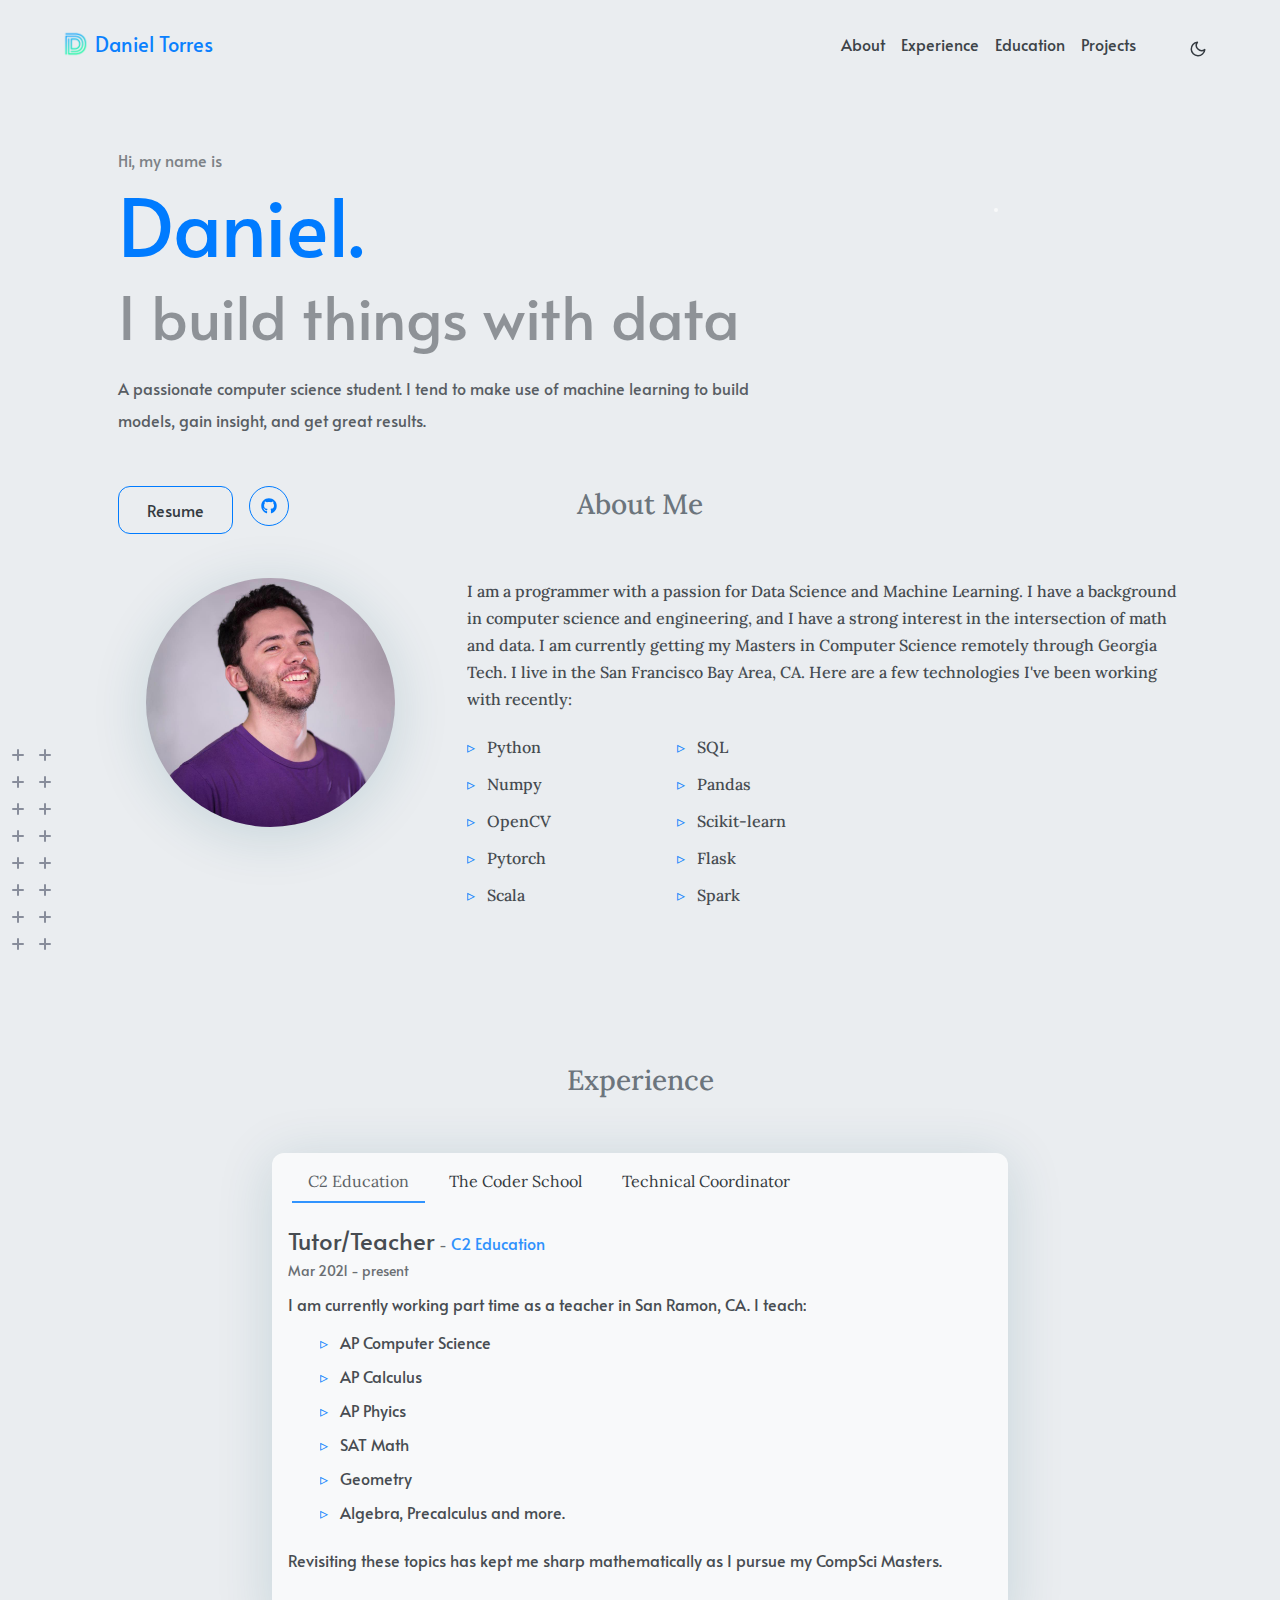
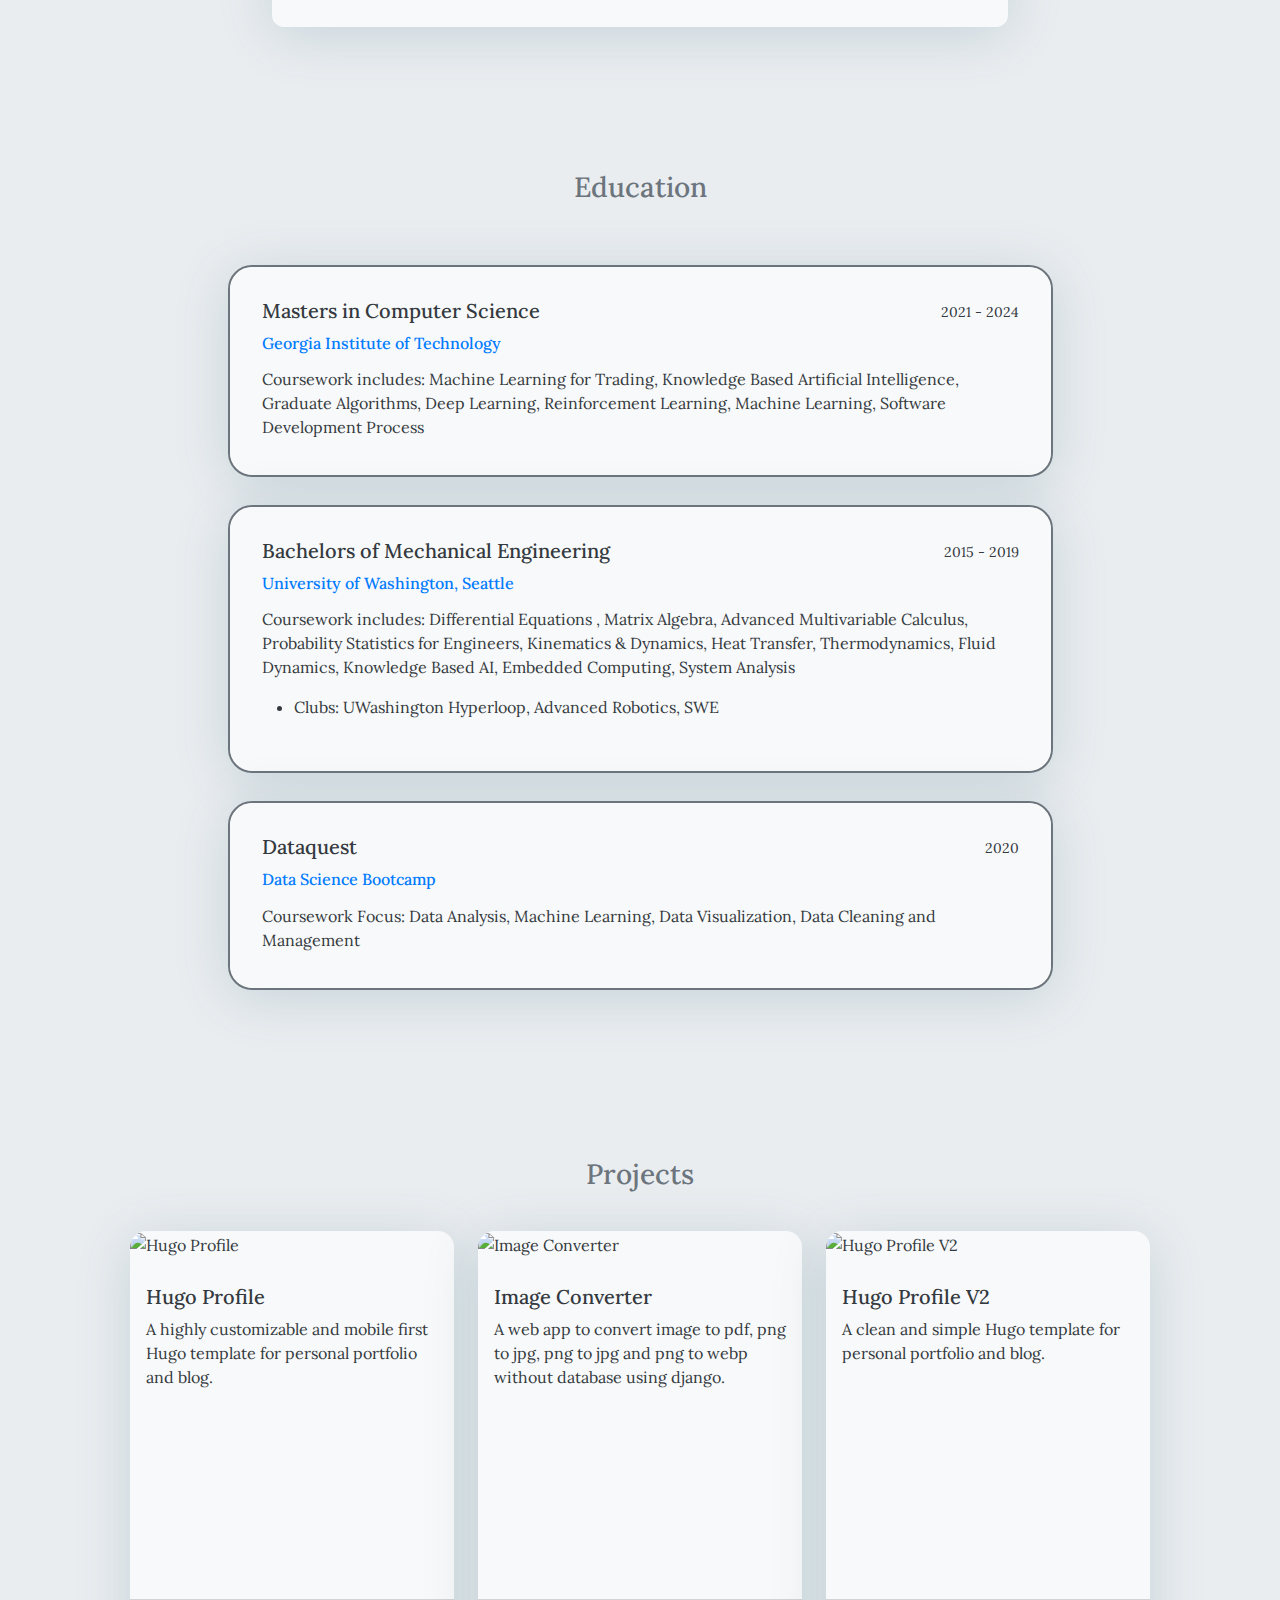
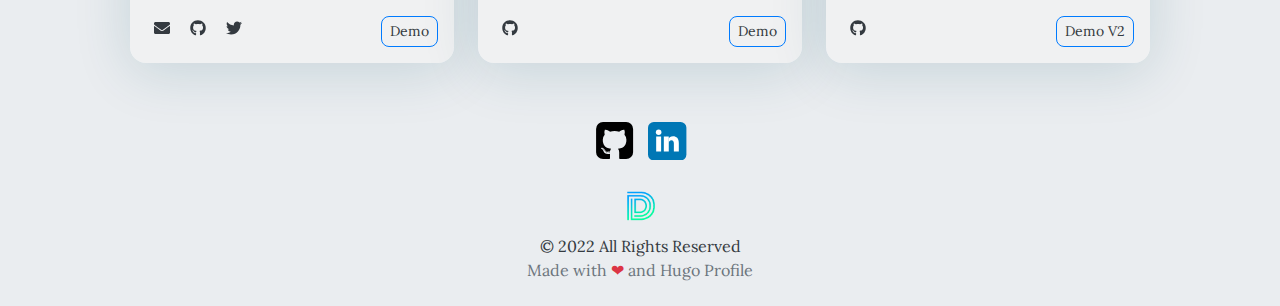
==== index.html @ bfca96c7 "lets go" ====
<!DOCTYPE html>
<html>

<head>
	<meta name="generator" content="Hugo 0.99.1" /><meta charset="UTF-8">
<meta name="viewport" content="width=device-width, initial-scale=1.0">
<meta http-equiv="X-UA-Compatible" content="ie=edge">
<link rel="icon" href=/fav.png type="image/gif">


<link rel="preconnect" href="https://fonts.googleapis.com">
<link rel="preconnect" href="https://fonts.gstatic.com" crossorigin>
<link
    href="https://fonts.googleapis.com/css2?family=Alata&family=Lora:ital,wght@0,400;0,500;0,600;0,700;1,400;1,500;1,600;1,700&family=Roboto:ital,wght@0,100;0,300;0,400;0,500;0,700;0,900;1,100;1,300;1,400;1,500;1,700;1,900&display=swap"
    rel="stylesheet">


<link rel="stylesheet" href="/css/font.css" media="all">



<script type="application/javascript">
var doNotTrack = false;
if (!doNotTrack) {
	window.ga=window.ga||function(){(ga.q=ga.q||[]).push(arguments)};ga.l=+new Date;
	ga('create', 'G-DWJJVE27WD', 'auto');
	
	ga('send', 'pageview');
}
</script>
<script async src='https://www.google-analytics.com/analytics.js'></script>

<meta property="og:title" content="Hugo Profile" />
<meta property="og:description" content="Text about my cool site" />
<meta property="og:type" content="website" />
<meta property="og:url" content="https://danielrichardtorres.github.io/" /><meta property="og:site_name" content="Daniel Torres" />


<meta name="twitter:card" content="summary"/>
<meta name="twitter:title" content="Hugo Profile"/>
<meta name="twitter:description" content="Text about my cool site"/>



<link rel="stylesheet" href="/bootstrap-5/css/bootstrap.min.css" media="all">
<link rel="stylesheet" href="/css/header.css" media="all">
<link rel="stylesheet" href="/css/footer.css" media="all">


<link rel="stylesheet" href="/css/theme.css" media="all">




<style>
    :root {
        --text-color: #343a40;
        --text-secondary-color: #6c757d;
        --background-color: #eaedf0;
        --secondary-background-color: #64ffda1a;
        --primary-color: #007bff;
        --secondary-color: #f8f9fa;

         
        --text-color-dark: #e4e6eb;
        --text-secondary-color-dark: #b0b3b8;
        --background-color-dark: #18191a;
        --secondary-background-color-dark: #212529;
        --primary-color-dark: #ffffff;
        --secondary-color-dark: #212529;
    }
    body {
        font-size: 1rem;
        font-weight: 400;
        line-height: 1.5;
        text-align: left;
    }
</style>

<meta name="description" content=Text&#32;about&#32;my&#32;cool&#32;site>
<link rel="stylesheet" href="/css/index.css" media="all">
<link rel="stylesheet" href="/css/projects.css" media="all">


<script defer src="/fontawesome-5/all-5.15.4.js"></script>

  <title>
Hugo Profile

  </title>
</head>

<body class="light" onload="loading()">
  
  
  <script src="/bootstrap-5/js/bootstrap.bundle.js"></script>
<script>
    if (localStorage.getItem("pref-theme") === "dark") {
        document.body.classList.add('dark');
    } else if (localStorage.getItem("pref-theme") === "light") {
        document.body.classList.remove('dark')
    } else if (window.matchMedia('(prefers-color-scheme: dark)').matches) {
        document.body.classList.add('dark');
    }

</script>



<header>
    <nav class="pt-3 navbar navbar-expand-lg">
        <div class="container-fluid mx-xs-2 mx-sm-5 mx-md-5 mx-lg-5">
            
            <a class="navbar-brand primary-font text-wrap" href="/">
                
                <img src="/fav.png" width="30" height="30"
                    class="d-inline-block align-top">
                Daniel Torres
                
            </a>

            
            <button class="navbar-toggler" type="button" data-bs-toggle="collapse" data-bs-target="#navbarContent"
                aria-controls="navbarContent" aria-expanded="false" aria-label="Toggle navigation">
                <svg aria-hidden="true" height="24" viewBox="0 0 16 16" version="1.1" width="24" data-view-component="true">
                    <path fill-rule="evenodd" d="M1 2.75A.75.75 0 011.75 2h12.5a.75.75 0 110 1.5H1.75A.75.75 0 011 2.75zm0 5A.75.75 0 011.75 7h12.5a.75.75 0 110 1.5H1.75A.75.75 0 011 7.75zM1.75 12a.75.75 0 100 1.5h12.5a.75.75 0 100-1.5H1.75z"></path>
                </svg>
            </button>

            
            <div class="collapse navbar-collapse text-wrap primary-font" id="navbarContent">
                <ul class="navbar-nav ms-auto text-center">
                    
                    <li class="nav-item navbar-text">
                        <a class="nav-link" href="/#about" aria-label="about">About</a>
                    </li>
                    

                    
                    <li class="nav-item navbar-text">
                        <a class="nav-link" href="/#experience"
                            aria-label="experience">Experience</a>
                    </li>
                    

                    
                    <li class="nav-item navbar-text">
                        <a class="nav-link" href="/#education"
                            aria-label="education">Education</a>
                    </li>
                    

                    
                    <li class="nav-item navbar-text">
                        <a class="nav-link" href="/#projects"
                            aria-label="projects">Projects</a>
                    </li>
                    

                    

                    

                    
                    
                    
                    
                    <li class="nav-item navbar-text">
                        <a class="nav-link" href="" title="">
                            
                            
                        </a>
                    </li>
                    
                    
                    
                    
                    <li class="nav-item navbar-text">
                        <a class="nav-link" href="" title="">
                            
                            
                        </a>
                    </li>
                    
                    
                </ul>

                
                
                <div class="text-center">
                    <button id="theme-toggle">
                        <svg id="moon" xmlns="http://www.w3.org/2000/svg" width="24" height="24" viewBox="0 0 24 24" fill="none" stroke="currentColor" stroke-width="2" stroke-linecap="round" stroke-linejoin="round">
                            <path d="M21 12.79A9 9 0 1 1 11.21 3 7 7 0 0 0 21 12.79z"></path>
                        </svg>
                        <svg id="sun" xmlns="http://www.w3.org/2000/svg" width="24" height="24" viewBox="0 0 24 24" fill="none" stroke="currentColor" stroke-width="2" stroke-linecap="round" stroke-linejoin="round">
                            <circle cx="12" cy="12" r="5"></circle>
                            <line x1="12" y1="1" x2="12" y2="3"></line>
                            <line x1="12" y1="21" x2="12" y2="23"></line>
                            <line x1="4.22" y1="4.22" x2="5.64" y2="5.64"></line>
                            <line x1="18.36" y1="18.36" x2="19.78" y2="19.78"></line>
                            <line x1="1" y1="12" x2="3" y2="12"></line>
                            <line x1="21" y1="12" x2="23" y2="12"></line>
                            <line x1="4.22" y1="19.78" x2="5.64" y2="18.36"></line>
                            <line x1="18.36" y1="5.64" x2="19.78" y2="4.22"></line>
                        </svg>
                    </button>
                </div>
            
                
            </div>
        </div>
    </nav>
</header>
<div id="content">
<section id="hero" class="py-5 align-middle">
    <div class="container px-3 px-sm-5 px-md-5 px-lg-5 pt-lg-3">
        <div class="row">
            <div class="col-sm-12 col-md-12 col-lg-8 content" id="primary-font">
                <span class="subtitle">
                    Hi, my name is
                </span>
                <h2>
                    Daniel.
                </h2>
                <h3>
                    I build things with data
                </h3>
                <p class="hero-content">
                    A passionate computer science student. I tend to make use of machine learning to build models, gain insight, and get great results.
                </p>
                <div class="row">
                    <div class="col-auto h-100">
                        
                        <a href="https://drive.google.com/file/d/1v08ACeYr0-S9JF6AIpWe_djRTpM4sOgL/view?usp=sharing" class="btn" target ="_blank">
                            Resume
                        </a>
                        
                    </div>
                    <div class="col-auto px-0 h-100"><span id="loading-icons" style="display: none;">
    
    <span class="px-1">
        <a href="https://github.com/danielrichardtorres" target="_blank" class="btn social-icon">
            <i class="fab fa-github"></i>
        </a>
    </span>
    

    
</span></div>
                </div>
            </div>
            <div class="col-sm-12 col-md-12 col-lg-4">
                <div class="row justify-content-center">
                    <div class="col-sm-12 col-md-9 pt-5 image px-5 px-md-5 px-lg-0 text-center">
                        <img src="/images/hero.svg" 
                            class="img-thumbnail mx-auto" 
                            alt=""
                        >
                    </div>
                </div>
            </div>
        </div>
    </div>
    <div class="hero-bottom-svg d-md-block d-lg-block d-none">
        <svg xmlns="http://www.w3.org/2000/svg" width="201" height="201" viewBox="0 0 201 201">
            <g id="Group_1168" data-name="Group 1168" transform="translate(-384 -1392)">
                <rect id="Rectangle_2206" data-name="Rectangle 2206" width="12" height="2" rx="1"
                    transform="translate(391 1392) rotate(90)" fill="#282f49" />
                <rect id="Rectangle_2271" data-name="Rectangle 2271" width="12" height="2" rx="1"
                    transform="translate(391 1500) rotate(90)" fill="#282f49" />
                <rect id="Rectangle_2238" data-name="Rectangle 2238" width="12" height="2" rx="1"
                    transform="translate(391 1446) rotate(90)" fill="#282f49" />
                <rect id="Rectangle_2278" data-name="Rectangle 2278" width="12" height="2" rx="1"
                    transform="translate(391 1554) rotate(90)" fill="#282f49" />
                <rect id="Rectangle_2222" data-name="Rectangle 2222" width="12" height="2" rx="1"
                    transform="translate(391 1419) rotate(90)" fill="#282f49" />
                <rect id="Rectangle_2272" data-name="Rectangle 2272" width="12" height="2" rx="1"
                    transform="translate(391 1527) rotate(90)" fill="#282f49" />
                <rect id="Rectangle_2241" data-name="Rectangle 2241" width="12" height="2" rx="1"
                    transform="translate(391 1473) rotate(90)" fill="#282f49" />
                <rect id="Rectangle_2288" data-name="Rectangle 2288" width="12" height="2" rx="1"
                    transform="translate(391 1581) rotate(90)" fill="#282f49" />
                <rect id="Rectangle_2214" data-name="Rectangle 2214" width="12" height="2" rx="1"
                    transform="translate(499 1392) rotate(90)" fill="#282f49" />
                <rect id="Rectangle_2289" data-name="Rectangle 2289" width="12" height="2" rx="1"
                    transform="translate(499 1500) rotate(90)" fill="#282f49" />
                <rect id="Rectangle_2256" data-name="Rectangle 2256" width="12" height="2" rx="1"
                    transform="translate(499 1446) rotate(90)" fill="#282f49" />
                <rect id="Rectangle_2290" data-name="Rectangle 2290" width="12" height="2" rx="1"
                    transform="translate(499 1554) rotate(90)" fill="#282f49" />
                <rect id="Rectangle_2231" data-name="Rectangle 2231" width="12" height="2" rx="1"
                    transform="translate(499 1419) rotate(90)" fill="#282f49" />
                <rect id="Rectangle_2291" data-name="Rectangle 2291" width="12" height="2" rx="1"
                    transform="translate(499 1527) rotate(90)" fill="#282f49" />
                <rect id="Rectangle_2257" data-name="Rectangle 2257" width="12" height="2" rx="1"
                    transform="translate(499 1473) rotate(90)" fill="#282f49" />
                <rect id="Rectangle_2292" data-name="Rectangle 2292" width="12" height="2" rx="1"
                    transform="translate(499 1581) rotate(90)" fill="#282f49" />
                <rect id="Rectangle_2210" data-name="Rectangle 2210" width="12" height="2" rx="1"
                    transform="translate(445 1392) rotate(90)" fill="#282f49" />
                <rect id="Rectangle_2279" data-name="Rectangle 2279" width="12" height="2" rx="1"
                    transform="translate(445 1500) rotate(90)" fill="#282f49" />
                <rect id="Rectangle_2248" data-name="Rectangle 2248" width="12" height="2" rx="1"
                    transform="translate(445 1446) rotate(90)" fill="#282f49" />
                <rect id="Rectangle_2280" data-name="Rectangle 2280" width="12" height="2" rx="1"
                    transform="translate(445 1554) rotate(90)" fill="#282f49" />
                <rect id="Rectangle_2226" data-name="Rectangle 2226" width="12" height="2" rx="1"
                    transform="translate(445 1419) rotate(90)" fill="#282f49" />
                <rect id="Rectangle_2281" data-name="Rectangle 2281" width="12" height="2" rx="1"
                    transform="translate(445 1527) rotate(90)" fill="#282f49" />
                <rect id="Rectangle_2249" data-name="Rectangle 2249" width="12" height="2" rx="1"
                    transform="translate(445 1473) rotate(90)" fill="#282f49" />
                <rect id="Rectangle_2293" data-name="Rectangle 2293" width="12" height="2" rx="1"
                    transform="translate(445 1581) rotate(90)" fill="#282f49" />
                <rect id="Rectangle_2219" data-name="Rectangle 2219" width="12" height="2" rx="1"
                    transform="translate(553 1392) rotate(90)" fill="#282f49" />
                <rect id="Rectangle_2310" data-name="Rectangle 2310" width="12" height="2" rx="1"
                    transform="translate(553 1500) rotate(90)" fill="#282f49" />
                <rect id="Rectangle_2262" data-name="Rectangle 2262" width="12" height="2" rx="1"
                    transform="translate(553 1446) rotate(90)" fill="#282f49" />
                <rect id="Rectangle_2311" data-name="Rectangle 2311" width="12" height="2" rx="1"
                    transform="translate(553 1554) rotate(90)" fill="#282f49" />
                <rect id="Rectangle_2232" data-name="Rectangle 2232" width="12" height="2" rx="1"
                    transform="translate(553 1419) rotate(90)" fill="#282f49" />
                <rect id="Rectangle_2312" data-name="Rectangle 2312" width="12" height="2" rx="1"
                    transform="translate(553 1527) rotate(90)" fill="#282f49" />
                <rect id="Rectangle_2263" data-name="Rectangle 2263" width="12" height="2" rx="1"
                    transform="translate(553 1473) rotate(90)" fill="#282f49" />
                <rect id="Rectangle_2313" data-name="Rectangle 2313" width="12" height="2" rx="1"
                    transform="translate(553 1581) rotate(90)" fill="#282f49" />
                <rect id="Rectangle_2209" data-name="Rectangle 2209" width="12" height="2" rx="1"
                    transform="translate(418 1392) rotate(90)" fill="#282f49" />
                <rect id="Rectangle_2273" data-name="Rectangle 2273" width="12" height="2" rx="1"
                    transform="translate(418 1500) rotate(90)" fill="#282f49" />
                <rect id="Rectangle_2242" data-name="Rectangle 2242" width="12" height="2" rx="1"
                    transform="translate(418 1446) rotate(90)" fill="#282f49" />
                <rect id="Rectangle_2282" data-name="Rectangle 2282" width="12" height="2" rx="1"
                    transform="translate(418 1554) rotate(90)" fill="#282f49" />
                <rect id="Rectangle_2223" data-name="Rectangle 2223" width="12" height="2" rx="1"
                    transform="translate(418 1419) rotate(90)" fill="#282f49" />
                <rect id="Rectangle_2274" data-name="Rectangle 2274" width="12" height="2" rx="1"
                    transform="translate(418 1527) rotate(90)" fill="#282f49" />
                <rect id="Rectangle_2243" data-name="Rectangle 2243" width="12" height="2" rx="1"
                    transform="translate(418 1473) rotate(90)" fill="#282f49" />
                <rect id="Rectangle_2294" data-name="Rectangle 2294" width="12" height="2" rx="1"
                    transform="translate(418 1581) rotate(90)" fill="#282f49" />
                <rect id="Rectangle_2217" data-name="Rectangle 2217" width="12" height="2" rx="1"
                    transform="translate(526 1392) rotate(90)" fill="#282f49" />
                <rect id="Rectangle_2314" data-name="Rectangle 2314" width="12" height="2" rx="1"
                    transform="translate(526 1500) rotate(90)" fill="#282f49" />
                <rect id="Rectangle_2258" data-name="Rectangle 2258" width="12" height="2" rx="1"
                    transform="translate(526 1446) rotate(90)" fill="#282f49" />
                <rect id="Rectangle_2315" data-name="Rectangle 2315" width="12" height="2" rx="1"
                    transform="translate(526 1554) rotate(90)" fill="#282f49" />
                <rect id="Rectangle_2233" data-name="Rectangle 2233" width="12" height="2" rx="1"
                    transform="translate(526 1419) rotate(90)" fill="#282f49" />
                <rect id="Rectangle_2316" data-name="Rectangle 2316" width="12" height="2" rx="1"
                    transform="translate(526 1527) rotate(90)" fill="#282f49" />
                <rect id="Rectangle_2259" data-name="Rectangle 2259" width="12" height="2" rx="1"
                    transform="translate(526 1473) rotate(90)" fill="#282f49" />
                <rect id="Rectangle_2317" data-name="Rectangle 2317" width="12" height="2" rx="1"
                    transform="translate(526 1581) rotate(90)" fill="#282f49" />
                <rect id="Rectangle_2211" data-name="Rectangle 2211" width="12" height="2" rx="1"
                    transform="translate(472 1392) rotate(90)" fill="#282f49" />
                <rect id="Rectangle_2295" data-name="Rectangle 2295" width="12" height="2" rx="1"
                    transform="translate(472 1500) rotate(90)" fill="#282f49" />
                <rect id="Rectangle_2250" data-name="Rectangle 2250" width="12" height="2" rx="1"
                    transform="translate(472 1446) rotate(90)" fill="#282f49" />
                <rect id="Rectangle_2296" data-name="Rectangle 2296" width="12" height="2" rx="1"
                    transform="translate(472 1554) rotate(90)" fill="#282f49" />
                <rect id="Rectangle_2227" data-name="Rectangle 2227" width="12" height="2" rx="1"
                    transform="translate(472 1419) rotate(90)" fill="#282f49" />
                <rect id="Rectangle_2297" data-name="Rectangle 2297" width="12" height="2" rx="1"
                    transform="translate(472 1527) rotate(90)" fill="#282f49" />
                <rect id="Rectangle_2251" data-name="Rectangle 2251" width="12" height="2" rx="1"
                    transform="translate(472 1473) rotate(90)" fill="#282f49" />
                <rect id="Rectangle_2298" data-name="Rectangle 2298" width="12" height="2" rx="1"
                    transform="translate(472 1581) rotate(90)" fill="#282f49" />
                <rect id="Rectangle_2221" data-name="Rectangle 2221" width="12" height="2" rx="1"
                    transform="translate(580 1392) rotate(90)" fill="#282f49" />
                <rect id="Rectangle_2318" data-name="Rectangle 2318" width="12" height="2" rx="1"
                    transform="translate(580 1500) rotate(90)" fill="#282f49" />
                <rect id="Rectangle_2264" data-name="Rectangle 2264" width="12" height="2" rx="1"
                    transform="translate(580 1446) rotate(90)" fill="#282f49" />
                <rect id="Rectangle_2319" data-name="Rectangle 2319" width="12" height="2" rx="1"
                    transform="translate(580 1554) rotate(90)" fill="#282f49" />
                <rect id="Rectangle_2236" data-name="Rectangle 2236" width="12" height="2" rx="1"
                    transform="translate(580 1419) rotate(90)" fill="#282f49" />
                <rect id="Rectangle_2320" data-name="Rectangle 2320" width="12" height="2" rx="1"
                    transform="translate(580 1527) rotate(90)" fill="#282f49" />
                <rect id="Rectangle_2265" data-name="Rectangle 2265" width="12" height="2" rx="1"
                    transform="translate(580 1473) rotate(90)" fill="#282f49" />
                <rect id="Rectangle_2321" data-name="Rectangle 2321" width="12" height="2" rx="1"
                    transform="translate(580 1581) rotate(90)" fill="#282f49" />
                <rect id="Rectangle_2207" data-name="Rectangle 2207" width="12" height="2" rx="1"
                    transform="translate(396 1399) rotate(-180)" fill="#282f49" />
                <rect id="Rectangle_2270" data-name="Rectangle 2270" width="12" height="2" rx="1"
                    transform="translate(396 1507) rotate(-180)" fill="#282f49" />
                <rect id="Rectangle_2239" data-name="Rectangle 2239" width="12" height="2" rx="1"
                    transform="translate(396 1453) rotate(-180)" fill="#282f49" />
                <rect id="Rectangle_2283" data-name="Rectangle 2283" width="12" height="2" rx="1"
                    transform="translate(396 1561) rotate(-180)" fill="#282f49" />
                <rect id="Rectangle_2224" data-name="Rectangle 2224" width="12" height="2" rx="1"
                    transform="translate(396 1426) rotate(-180)" fill="#282f49" />
                <rect id="Rectangle_2275" data-name="Rectangle 2275" width="12" height="2" rx="1"
                    transform="translate(396 1534) rotate(-180)" fill="#282f49" />
                <rect id="Rectangle_2244" data-name="Rectangle 2244" width="12" height="2" rx="1"
                    transform="translate(396 1480) rotate(-180)" fill="#282f49" />
                <rect id="Rectangle_2299" data-name="Rectangle 2299" width="12" height="2" rx="1"
                    transform="translate(396 1588) rotate(-180)" fill="#282f49" />
                <rect id="Rectangle_2215" data-name="Rectangle 2215" width="12" height="2" rx="1"
                    transform="translate(504 1399) rotate(-180)" fill="#282f49" />
                <rect id="Rectangle_2300" data-name="Rectangle 2300" width="12" height="2" rx="1"
                    transform="translate(504 1507) rotate(-180)" fill="#282f49" />
                <rect id="Rectangle_2252" data-name="Rectangle 2252" width="12" height="2" rx="1"
                    transform="translate(504 1453) rotate(-180)" fill="#282f49" />
                <rect id="Rectangle_2301" data-name="Rectangle 2301" width="12" height="2" rx="1"
                    transform="translate(504 1561) rotate(-180)" fill="#282f49" />
                <rect id="Rectangle_2228" data-name="Rectangle 2228" width="12" height="2" rx="1"
                    transform="translate(504 1426) rotate(-180)" fill="#282f49" />
                <rect id="Rectangle_2302" data-name="Rectangle 2302" width="12" height="2" rx="1"
                    transform="translate(504 1534) rotate(-180)" fill="#282f49" />
                <rect id="Rectangle_2253" data-name="Rectangle 2253" width="12" height="2" rx="1"
                    transform="translate(504 1480) rotate(-180)" fill="#282f49" />
                <rect id="Rectangle_2303" data-name="Rectangle 2303" width="12" height="2" rx="1"
                    transform="translate(504 1588) rotate(-180)" fill="#282f49" />
                <rect id="Rectangle_2212" data-name="Rectangle 2212" width="12" height="2" rx="1"
                    transform="translate(450 1399) rotate(-180)" fill="#282f49" />
                <rect id="Rectangle_2284" data-name="Rectangle 2284" width="12" height="2" rx="1"
                    transform="translate(450 1507) rotate(-180)" fill="#282f49" />
                <rect id="Rectangle_2245" data-name="Rectangle 2245" width="12" height="2" rx="1"
                    transform="translate(450 1453) rotate(-180)" fill="#282f49" />
                <rect id="Rectangle_2285" data-name="Rectangle 2285" width="12" height="2" rx="1"
                    transform="translate(450 1561) rotate(-180)" fill="#282f49" />
                <rect id="Rectangle_2229" data-name="Rectangle 2229" width="12" height="2" rx="1"
                    transform="translate(450 1426) rotate(-180)" fill="#282f49" />
                <rect id="Rectangle_2286" data-name="Rectangle 2286" width="12" height="2" rx="1"
                    transform="translate(450 1534) rotate(-180)" fill="#282f49" />
                <rect id="Rectangle_2246" data-name="Rectangle 2246" width="12" height="2" rx="1"
                    transform="translate(450 1480) rotate(-180)" fill="#282f49" />
                <rect id="Rectangle_2304" data-name="Rectangle 2304" width="12" height="2" rx="1"
                    transform="translate(450 1588) rotate(-180)" fill="#282f49" />
                <rect id="Rectangle_2218" data-name="Rectangle 2218" width="12" height="2" rx="1"
                    transform="translate(558 1399) rotate(-180)" fill="#282f49" />
                <rect id="Rectangle_2322" data-name="Rectangle 2322" width="12" height="2" rx="1"
                    transform="translate(558 1507) rotate(-180)" fill="#282f49" />
                <rect id="Rectangle_2266" data-name="Rectangle 2266" width="12" height="2" rx="1"
                    transform="translate(558 1453) rotate(-180)" fill="#282f49" />
                <rect id="Rectangle_2323" data-name="Rectangle 2323" width="12" height="2" rx="1"
                    transform="translate(558 1561) rotate(-180)" fill="#282f49" />
                <rect id="Rectangle_2234" data-name="Rectangle 2234" width="12" height="2" rx="1"
                    transform="translate(558 1426) rotate(-180)" fill="#282f49" />
                <rect id="Rectangle_2324" data-name="Rectangle 2324" width="12" height="2" rx="1"
                    transform="translate(558 1534) rotate(-180)" fill="#282f49" />
                <rect id="Rectangle_2267" data-name="Rectangle 2267" width="12" height="2" rx="1"
                    transform="translate(558 1480) rotate(-180)" fill="#282f49" />
                <rect id="Rectangle_2325" data-name="Rectangle 2325" width="12" height="2" rx="1"
                    transform="translate(558 1588) rotate(-180)" fill="#282f49" />
                <rect id="Rectangle_2208" data-name="Rectangle 2208" width="12" height="2" rx="1"
                    transform="translate(423 1399) rotate(-180)" fill="#282f49" />
                <rect id="Rectangle_2276" data-name="Rectangle 2276" width="12" height="2" rx="1"
                    transform="translate(423 1507) rotate(-180)" fill="#282f49" />
                <rect id="Rectangle_2240" data-name="Rectangle 2240" width="12" height="2" rx="1"
                    transform="translate(423 1453) rotate(-180)" fill="#282f49" />
                <rect id="Rectangle_2287" data-name="Rectangle 2287" width="12" height="2" rx="1"
                    transform="translate(423 1561) rotate(-180)" fill="#282f49" />
                <rect id="Rectangle_2225" data-name="Rectangle 2225" width="12" height="2" rx="1"
                    transform="translate(423 1426) rotate(-180)" fill="#282f49" />
                <rect id="Rectangle_2277" data-name="Rectangle 2277" width="12" height="2" rx="1"
                    transform="translate(423 1534) rotate(-180)" fill="#282f49" />
                <rect id="Rectangle_2247" data-name="Rectangle 2247" width="12" height="2" rx="1"
                    transform="translate(423 1480) rotate(-180)" fill="#282f49" />
                <rect id="Rectangle_2305" data-name="Rectangle 2305" width="12" height="2" rx="1"
                    transform="translate(423 1588) rotate(-180)" fill="#282f49" />
                <rect id="Rectangle_2216" data-name="Rectangle 2216" width="12" height="2" rx="1"
                    transform="translate(531 1399) rotate(-180)" fill="#282f49" />
                <rect id="Rectangle_2326" data-name="Rectangle 2326" width="12" height="2" rx="1"
                    transform="translate(531 1507) rotate(-180)" fill="#282f49" />
                <rect id="Rectangle_2260" data-name="Rectangle 2260" width="12" height="2" rx="1"
                    transform="translate(531 1453) rotate(-180)" fill="#282f49" />
                <rect id="Rectangle_2327" data-name="Rectangle 2327" width="12" height="2" rx="1"
                    transform="translate(531 1561) rotate(-180)" fill="#282f49" />
                <rect id="Rectangle_2235" data-name="Rectangle 2235" width="12" height="2" rx="1"
                    transform="translate(531 1426) rotate(-180)" fill="#282f49" />
                <rect id="Rectangle_2328" data-name="Rectangle 2328" width="12" height="2" rx="1"
                    transform="translate(531 1534) rotate(-180)" fill="#282f49" />
                <rect id="Rectangle_2261" data-name="Rectangle 2261" width="12" height="2" rx="1"
                    transform="translate(531 1480) rotate(-180)" fill="#282f49" />
                <rect id="Rectangle_2329" data-name="Rectangle 2329" width="12" height="2" rx="1"
                    transform="translate(531 1588) rotate(-180)" fill="#282f49" />
                <rect id="Rectangle_2213" data-name="Rectangle 2213" width="12" height="2" rx="1"
                    transform="translate(477 1399) rotate(-180)" fill="#282f49" />
                <rect id="Rectangle_2306" data-name="Rectangle 2306" width="12" height="2" rx="1"
                    transform="translate(477 1507) rotate(-180)" fill="#282f49" />
                <rect id="Rectangle_2254" data-name="Rectangle 2254" width="12" height="2" rx="1"
                    transform="translate(477 1453) rotate(-180)" fill="#282f49" />
                <rect id="Rectangle_2307" data-name="Rectangle 2307" width="12" height="2" rx="1"
                    transform="translate(477 1561) rotate(-180)" fill="#282f49" />
                <rect id="Rectangle_2230" data-name="Rectangle 2230" width="12" height="2" rx="1"
                    transform="translate(477 1426) rotate(-180)" fill="#282f49" />
                <rect id="Rectangle_2308" data-name="Rectangle 2308" width="12" height="2" rx="1"
                    transform="translate(477 1534) rotate(-180)" fill="#282f49" />
                <rect id="Rectangle_2255" data-name="Rectangle 2255" width="12" height="2" rx="1"
                    transform="translate(477 1480) rotate(-180)" fill="#282f49" />
                <rect id="Rectangle_2309" data-name="Rectangle 2309" width="12" height="2" rx="1"
                    transform="translate(477 1588) rotate(-180)" fill="#282f49" />
                <rect id="Rectangle_2220" data-name="Rectangle 2220" width="12" height="2" rx="1"
                    transform="translate(585 1399) rotate(-180)" fill="#282f49" />
                <rect id="Rectangle_2330" data-name="Rectangle 2330" width="12" height="2" rx="1"
                    transform="translate(585 1507) rotate(-180)" fill="#282f49" />
                <rect id="Rectangle_2268" data-name="Rectangle 2268" width="12" height="2" rx="1"
                    transform="translate(585 1453) rotate(-180)" fill="#282f49" />
                <rect id="Rectangle_2331" data-name="Rectangle 2331" width="12" height="2" rx="1"
                    transform="translate(585 1561) rotate(-180)" fill="#282f49" />
                <rect id="Rectangle_2237" data-name="Rectangle 2237" width="12" height="2" rx="1"
                    transform="translate(585 1426) rotate(-180)" fill="#282f49" />
                <rect id="Rectangle_2332" data-name="Rectangle 2332" width="12" height="2" rx="1"
                    transform="translate(585 1534) rotate(-180)" fill="#282f49" />
                <rect id="Rectangle_2269" data-name="Rectangle 2269" width="12" height="2" rx="1"
                    transform="translate(585 1480) rotate(-180)" fill="#282f49" />
                <rect id="Rectangle_2333" data-name="Rectangle 2333" width="12" height="2" rx="1"
                    transform="translate(585 1588) rotate(-180)" fill="#282f49" />
            </g>
        </svg>
    </div>
</section>

<section id="about" class="py-0 py-sm-5">
    <div class="container bg-transparent">
        <h3 class="text-center bg-transparent">About Me</h3>
        <div class="bg-transparent row justify-content-center px-3 py-5">
            
            <div class="col-sm-12 col-md-8 col-lg-4 mb-5 mb-sm-0 mb-md-5 mb-lg-0 d-none d-sm-none d-md-block">
                <div class="image d-flex px-5">
                    <img src="/images/me.jpg" class="img-thumbnail mx-auto rounded-circle" alt="">
                </div>
            </div>
            
            <div class="col-sm-12 col-md-12 col-lg-8 content">
                I am a programmer with a passion for Data Science and Machine Learning. I have a background in computer science and engineering, and I have a strong interest in the intersection of math and data. I am currently getting my Masters in Computer Science remotely through Georgia Tech. I live in the San Francisco Bay Area, CA.

                
                Here are a few technologies I&#39;ve been working with recently:
                <ul>
                    
                    <li>Python</li>
                    
                    <li>SQL</li>
                    
                    <li>Numpy</li>
                    
                    <li>Pandas</li>
                    
                    <li>OpenCV</li>
                    
                    <li>Scikit-learn</li>
                    
                    <li>Pytorch</li>
                    
                    <li>Flask</li>
                    
                    <li>Scala</li>
                    
                    <li>Spark</li>
                    
                </ul>
                
            </div>
        </div>
    </div>
</section>

<section id="experience" class="py-5">
    <div class="container">
        <h3 class="text-center">Experience</h3>
        <div class="row justify-content-center">
            <div class="col-sm-12 col-md-8 col-lg-8 py-5">
                <div class="experience-container px-3 pt-2">
                    <ul class="nav nav-pills mb-3 bg-transparent" id="pills-tab" role="tablist">
                        
                        
                        <li class="nav-item px-1 bg-transparent" role="presentation">
                            <div 
                                class="nav-link active bg-transparent" 
                                aria-selected="true" 
                                type="button"
                                role="tab" 
                                data-bs-toggle="pill"
                                id='C2-Education-Mar-2021---present-tab'
                                data-bs-target='#pills-C2-Education-Mar-2021---present'
                                aria-controls='C2-Education-Mar-2021---present' 
                            >
                                C2 Education
                            </div>
                        </li>
                        
                        
                        
                        <li class="nav-item px-1 bg-transparent" role="presentation">
                            <div 
                                class="nav-link bg-transparent" 
                                aria-selected="true" 
                                type="button"
                                role="tab" 
                                data-bs-toggle="pill"
                                id='The-Coder-School-mar-2020----aug-2020-tab'
                                data-bs-target='#pills-The-Coder-School-mar-2020----aug-2020' 
                                aria-controls='The-Coder-School-mar-2020----aug-2020'
                            >
                                The Coder School
                            </div>
                        </li>
                        
                        
                        
                        <li class="nav-item px-1 bg-transparent" role="presentation">
                            <div 
                                class="nav-link bg-transparent" 
                                aria-selected="true" 
                                type="button"
                                role="tab" 
                                data-bs-toggle="pill"
                                id='Technical-Coordinator-2020-tab'
                                data-bs-target='#pills-Technical-Coordinator-2020' 
                                aria-controls='Technical-Coordinator-2020'
                            >
                                Technical Coordinator
                            </div>
                        </li>
                        
                        
                    </ul>
                    <div class="tab-content pb-5 pt-2 bg-transparent primary-font" id="pills-tabContent">
                        
                        
                        <div 
                            class="tab-pane fade show active bg-transparent" 
                            role="tabpanel"
                            id='pills-C2-Education-Mar-2021---present'
                            aria-labelledby='pills-C2-Education-Mar-2021---present-tab'
                        >
                            <div>
                                <span class="h4">Tutor/Teacher</span>
                                <small>-</small>
                                <a href="" target="_blank">C2 Education</a>
                                <div class="pb-1">
                                    <small>Mar 2021 - present</small>
                                    
                                </div>

                                
                            </div>

                            <p>I am currently working part time as a teacher in San Ramon, CA. I teach:</p>
<ul>
<li>AP Computer Science</li>
<li>AP Calculus</li>
<li>AP Phyics</li>
<li>SAT Math</li>
<li>Geometry</li>
<li>Algebra, Precalculus and more.</li>
</ul>
<p>Revisiting these topics has kept me sharp mathematically as I pursue my CompSci Masters.</p>

                        </div>
                        
                        
                        
                        <div 
                            class="tab-pane fade bg-transparent" 
                            role="tabpanel"
                            id='pills-The-Coder-School-mar-2020----aug-2020'
                            aria-labelledby='pills-The-Coder-School-mar-2020----aug-2020-tab'
                        >
                            <div>
                                <span class="h4">Code Coach</span>
                                <small>-</small>
                                <a href="https://example.com" target="_blank">The Coder School</a>
                                
                                <div class="pb-1">
                                    <small>mar 2020  - aug 2020</small>
                                    
                                </div>
                                
                                
                            </div>

                            <div class="pt-2">
                                <p>All age code tutoring</p>
<ul>
<li>Python</li>
<li>Java</li>
<li>Scratch</li>
<li>AP Computer Science</li>
</ul>

                            </div>
                        </div>
                        
                        
                        
                        <div 
                            class="tab-pane fade bg-transparent" 
                            role="tabpanel"
                            id='pills-Technical-Coordinator-2020'
                            aria-labelledby='pills-Technical-Coordinator-2020-tab'
                        >
                            <div>
                                <span class="h4">UW Makerspace (MILL)</span>
                                <small>-</small>
                                <a href="https://example.com" target="_blank">Technical Coordinator</a>
                                
                                <div class="pb-1">
                                    <small>2020</small>
                                    
                                </div>
                                
                                
                            </div>

                            <div class="pt-2">
                                <ul>
<li>3D Printer Training</li>
<li>Laser Cutting Training</li>
<li>Waterjet, Large Scale Printing, Machining, Power Tool Rental</li>
<li>Technical Machine Training, Team Coordination, Scheduling</li>
</ul>

                            </div>
                        </div>
                        
                        
                    </div>
                </div>
            </div>
        </div>
    </div>
</section>

<section id="education" class="py-5">
    <div class="container">
        <h3 class="text-center">Education</h3>
        <div class="row justify-content-center py-5">
            
            
            <div class="col-12 p-0">
                <div class="row row align-items-center justify-content-center m-1 mb-4">
                    

                    <div class="col-md-9">
                        <div class="card">
                            <div class="card-body">
                                <div class="float-end">
                                    <small>2021 - 2024</small>
                                </div>
                                <h5 class="card-title">Masters in Computer Science</h5>
                                
                                
                                <a href="https://omscs.gatech.edu/" target="_blank">
                                    <h6>
                                    Georgia Institute of Technology
                                    </h6>
                                </a>
                                

                                
                                <div class="py-1 education-content">
                                    Coursework includes: Machine Learning for Trading, Knowledge Based Artificial Intelligence, Graduate
Algorithms, Deep Learning, Reinforcement Learning, Machine Learning, Software Development Process
                                </div>

                                
                            </div>
                        </div>
                    </div>
                </div>
            </div>
            
            <div class="col-12 p-0">
                <div class="row row align-items-center justify-content-center m-1 mb-4">
                    

                    <div class="col-md-9">
                        <div class="card">
                            <div class="card-body">
                                <div class="float-end">
                                    <small>2015 - 2019</small>
                                </div>
                                <h5 class="card-title">Bachelors of Mechanical Engineering</h5>
                                
                                
                                <a href="https://www.me.washington.edu/" target="_blank">
                                    <h6>
                                    University of Washington, Seattle
                                    </h6>
                                </a>
                                

                                
                                <div class="py-1 education-content">
                                    <p>Coursework includes: Differential Equations , Matrix Algebra, Advanced Multivariable Calculus, Probability
Statistics for Engineers, Kinematics &amp; Dynamics, Heat Transfer, Thermodynamics, Fluid Dynamics,
Knowledge Based AI, Embedded Computing, System Analysis</p>
<ul>
<li>Clubs: UWashington Hyperloop, Advanced Robotics, SWE</li>
</ul>

                                </div>

                                
                            </div>
                        </div>
                    </div>
                </div>
            </div>
            
            <div class="col-12 p-0">
                <div class="row row align-items-center justify-content-center m-1 mb-4">
                    

                    <div class="col-md-9">
                        <div class="card">
                            <div class="card-body">
                                <div class="float-end">
                                    <small>2020</small>
                                </div>
                                <h5 class="card-title">Dataquest</h5>
                                
                                
                                <a href="https://example.org" target="_blank">
                                    <h6>
                                    Data Science Bootcamp
                                    </h6>
                                </a>
                                

                                
                                <div class="py-1 education-content">
                                    Coursework Focus: Data Analysis, Machine Learning, Data Visualization, Data Cleaning and Management
                                </div>

                                
                            </div>
                        </div>
                    </div>
                </div>
            </div>
            
        </div>
    </div>
</section>


<section id="projects" class="py-5">
    <div class="container">
        <h3 class="text-center">Projects</h3>
        <div class="row justify-content-center px-3 px-md-5">
            
            <div class="col-lg-4 col-md-6 my-3">
                <div class="card my-3 h-100" title="Hugo Profile">
                    <div class="card-head">
                        <img class="card-img-top" src="/images/projects/profile.png" alt="Hugo Profile">
                    </div>
                    <div class="card-body bg-transparent p-3">
                        <div class="pb-2 bg-transparent">
                            
                        </div>
                        <h5 class="card-title bg-transparent mt-1">Hugo Profile</h5>
                        <div class="card-text bg-transparent secondary-font">
                            A highly customizable and mobile first Hugo template for personal portfolio and blog.
                        </div>
                    </div>
                    
                    <div class="card-footer py-3">
                        
                        <span class="m-1 mx-2">
                            <a href="mailto:?subject=Hugo%20Profile%20Template&amp;body=Check%20it%20out:%20https%3a%2f%2fhugo-profile.netlify.app%2fblog%2fmarkdown-syntax%2f" target="_blank">
                                <i class="fa fa-envelope"></i>
                            </a>
                        </span>
                        
                        <span class="m-1 mx-2">
                            <a href="https://github.com/gurusabarish/hugo-profile" target="_blank">
                                <i class="fab fa-github"></i>
                            </a>
                        </span>
                        
                        <span class="m-1 mx-2">
                            <a href="https://twitter.com/intent/tweet?text=Check&#43;it&#43;out:&amp;url=https%3A%2F%2Fgithub.com%2Fgurusabarish%2Fhugo-profile" target="_blank">
                                <i class="fab fa-twitter"></i>
                            </a>
                        </span>
                        
                        
                        <span class="float-end">
                            <a class="btn btn-sm" href="https://hugo-profile.netlify.app" target="_blank">
                                Demo
                            </a>
                        </span>
                        
                    </div>
                    
                </div>
            </div>
            
            <div class="col-lg-4 col-md-6 my-3">
                <div class="card my-3 h-100" title="Image Converter">
                    <div class="card-head">
                        <img class="card-img-top" src="/images/projects/converter.jpg" alt="Image Converter">
                    </div>
                    <div class="card-body bg-transparent p-3">
                        <div class="pb-2 bg-transparent">
                            
                        </div>
                        <h5 class="card-title bg-transparent mt-1">Image Converter</h5>
                        <div class="card-text bg-transparent secondary-font">
                            A web app to convert image to pdf, png to jpg, png to jpg and png to webp without database using django.
                        </div>
                    </div>
                    
                    <div class="card-footer py-3">
                        
                        <span class="m-1 mx-2">
                            <a href="https://github.com/gurusabarish/converter" target="_blank">
                                <i class="fab fa-github"></i>
                            </a>
                        </span>
                        
                        
                        <span class="float-end">
                            <a class="btn btn-sm" href="https://django-converter.herokuapp.com" target="_blank">
                                Demo
                            </a>
                        </span>
                        
                    </div>
                    
                </div>
            </div>
            
            <div class="col-lg-4 col-md-6 my-3">
                <div class="card my-3 h-100" title="Hugo Profile V2">
                    <div class="card-head">
                        <img class="card-img-top" src="/images/projects/profile2.jpg" alt="Hugo Profile V2">
                    </div>
                    <div class="card-body bg-transparent p-3">
                        <div class="pb-2 bg-transparent">
                            
                        </div>
                        <h5 class="card-title bg-transparent mt-1">Hugo Profile V2</h5>
                        <div class="card-text bg-transparent secondary-font">
                            A clean and simple Hugo template for personal portfolio and blog.
                        </div>
                    </div>
                    
                    <div class="card-footer py-3">
                        
                        <span class="m-1 mx-2">
                            <a href="https://github.com/gurusabarish/HugoProfileV2" target="_blank">
                                <i class="fab fa-github"></i>
                            </a>
                        </span>
                        
                        
                        <span class="float-end">
                            <a class="btn btn-sm" href="https://hugo-profile-2.netlify.app" target="_blank">
                                Demo V2
                            </a>
                        </span>
                        
                    </div>
                    
                </div>
            </div>
            
            
        </div>
    </div>
</section>



  </div><footer>
    
    

    <div class="text-center pt-2">
    
    <span class="px-1">
        <a href="https://github.com/danielrichardtorres" aria-label="github">
            <svg xmlns="http://www.w3.org/2000/svg" width="2.7em" height="2.7em" viewBox="0 0 1792 1792">
                <path
                    d="M522 1352q-8 9-20-3-13-11-4-19 8-9 20 3 12 11 4 19zm-42-61q9 12 0 19-8 6-17-7t0-18q9-7 17 6zm-61-60q-5 7-13 2-10-5-7-12 3-5 13-2 10 5 7 12zm31 34q-6 7-16-3-9-11-2-16 6-6 16 3 9 11 2 16zm129 112q-4 12-19 6-17-4-13-15t19-7q16 5 13 16zm63 5q0 11-16 11-17 2-17-11 0-11 16-11 17-2 17 11zm58-10q2 10-14 14t-18-8 14-15q16-2 18 9zm964-956v960q0 119-84.5 203.5t-203.5 84.5h-224q-16 0-24.5-1t-19.5-5-16-14.5-5-27.5v-239q0-97-52-142 57-6 102.5-18t94-39 81-66.5 53-105 20.5-150.5q0-121-79-206 37-91-8-204-28-9-81 11t-92 44l-38 24q-93-26-192-26t-192 26q-16-11-42.5-27t-83.5-38.5-86-13.5q-44 113-7 204-79 85-79 206 0 85 20.5 150t52.5 105 80.5 67 94 39 102.5 18q-40 36-49 103-21 10-45 15t-57 5-65.5-21.5-55.5-62.5q-19-32-48.5-52t-49.5-24l-20-3q-21 0-29 4.5t-5 11.5 9 14 13 12l7 5q22 10 43.5 38t31.5 51l10 23q13 38 44 61.5t67 30 69.5 7 55.5-3.5l23-4q0 38 .5 103t.5 68q0 22-11 33.5t-22 13-33 1.5h-224q-119 0-203.5-84.5t-84.5-203.5v-960q0-119 84.5-203.5t203.5-84.5h960q119 0 203.5 84.5t84.5 203.5z" />

                <metadata>
                    <rdf:RDF xmlns:rdf="http://www.w3.org/1999/02/22-rdf-syntax-ns#"
                        xmlns:rdfs="http://www.w3.org/2000/01/rdf-schema#" xmlns:dc="http://purl.org/dc/elements/1.1/">
                        <rdf:Description about="https://iconscout.com/legal#licenses"
                            dc:title="Github, Online, Project, Hosting, Square"
                            dc:description="Github, Online, Project, Hosting, Square" dc:publisher="Iconscout"
                            dc:date="2016-12-14" dc:format="image/svg+xml" dc:language="en">
                            <dc:creator>
                                <rdf:Bag>
                                    <rdf:li>Font Awesome</rdf:li>
                                </rdf:Bag>
                            </dc:creator>
                        </rdf:Description>
                    </rdf:RDF>
                </metadata>
            </svg>
        </a>
    </span>
    

    
    <span class="px-1">
        <a href="https://www.linkedin.com/in/danielrichardtorres/" aria-label="linkedin">
            <svg xmlns="http://www.w3.org/2000/svg" width='2.4em' height='2.4em' fill="#fff" aria-label="LinkedIn"
                viewBox="0 0 512 512">
                <rect width="512" height="512" fill="#0077b5" rx="15%" />
                <circle cx="142" cy="138" r="37" />
                <path stroke="#fff" stroke-width="66" d="M244 194v198M142 194v198" />
                <path d="M276 282c0-20 13-40 36-40 24 0 33 18 33 45v105h66V279c0-61-32-89-76-89-34 0-51 19-59 32" />
            </svg>
        </a>
    </span>
    

    

    

    
</div><div class="container py-4">
    <div class="row justify-content-center">
        <div class="col-md-4 text-center">
            <div class="pb-2">
                <a href="https://danielrichardtorres.github.io" title="Hugo Profile">
                    <img alt="Footer logo" src="/fav.png"
                        height="40px" width="40px">
                </a>
            </div>
            &copy; 2022  All Rights Reserved
            <div class="text-secondary">
                Made with
                <span class="text-danger">
                    &#10084;
                </span>
                and
                <a href="https://github.com/gurusabarish/hugo-profile" target="_blank"
                    title="Designed and developed by gurusabarish">
                    Hugo Profile
                </a>
            </div>
        </div>
    </div>
</div></footer>
<script>
    if (localStorage.getItem("pref-theme") === "dark") {
        document.body.classList.add('dark');
    } else if (localStorage.getItem("pref-theme") === "light") {
        document.body.classList.remove('dark')
    } else if (window.matchMedia('(prefers-color-scheme: dark)').matches) {
        document.body.classList.add('dark');
    }

</script>
<script>
    document.getElementById("theme-toggle").addEventListener("click", () => {
        if (document.body.className.includes("dark")) {
            document.body.classList.remove('dark');
            localStorage.setItem("pref-theme", 'light');
        } else {
            document.body.classList.add('dark');
            localStorage.setItem("pref-theme", 'dark');
        }
    })

    var tooltipTriggerList = [].slice.call(document.querySelectorAll('[data-bs-toggle="tooltip"]'))
    var tooltipList = tooltipTriggerList.map(function (tooltipTriggerEl) {
        return new bootstrap.Tooltip(tooltipTriggerEl)
    })

</script>

<script>
    let loadingIcons;

    function loading() {
        myVar = setTimeout(showPage, 100);
    }

    function showPage() {
        try{
            document.getElementById("loading-icons").style.display = "block";
        } catch(err) {}
    }
</script></body>

</html>
---- css/font.css ----
/* Default font for body */
body {
    font-family: "Lora", serif !important;
}

/* secondary font */
.secondary-font, #secondary-font {
    font-family: "Lora", serif;
}

/* primary font */
.primary-font, #primary-font {
    font-family: "Alata", sans-serif;
}

/* Default font */
.default-font, #default-font {
    font-family: "Roboto", sans-serif;
}
---- css/header.css ----
header .navbar .navbar-nav a {
    color: var(--text-color) !important;
}

#theme-toggle {
    background-color: var(--background-color) !important;
    color: var(--text-color) !important;
}

.navbar-toggler {
    border: none;
    outline: none;
    color: var(--text-color);
}
.navbar-toggler svg {
    fill: currentColor;
    color: var(--text-color);
}
.navbar-toggler:focus {
    box-shadow: 0 0 0 .05em;
}
.navbar-text {
    font-size: 16px !important;
    opacity: 0.95;
}
header .nav-link{
    transition: none !important;
}
.navbar-brand {
    color: var(--primary-color) !important;
    opacity: 0.95;
} 
.navbar .nav-link:hover {
    color: var(--primary-color) !important;
}

li > .dropdown-toggle:focus{
    color: var(--primary-color) !important;
}

.dropdown-menu {
    background-color: var(--background-color) !important;
    border-color: var(--text-secondary-color) !important;
}

.dropdown-item:hover {
    background-color: var(--secondary-color) !important;
}

.dropdown-item:focus, .dropdown-item:active {
    background-color: var(--secondary-color) !important;
}
---- css/footer.css ----
footer a h5 {
    color: var(--text-color) !important;
}

footer a {
  text-decoration: none;
  color: var(--text-secondary-color) !important;
}

footer a:hover {
  color: var(--primary-color) !important;
}

footer .card {
    background-color: var(--secondary-color) !important;
    border-radius: .75rem;
    cursor: context-menu;
    overflow: hidden;
}

footer .card:hover {
    transition: all 0.3s ease-out;
    box-shadow: 0px 8px 56px rgba(15, 80, 100, 0.16);
}

footer .card-text * {
    background-color: var(--secondary-color) !important;
}

footer .card-footer {
    background-color: var(--background-color) !important;
    padding: .8em .7em;
}

footer .card-footer a {
    color: var(--text-secondary-color) !important;
    border-color: var(--primary-color) !important;
    transition: none;
    background-color: var(--background-color) !important;
}

footer .card-footer a:hover {
    color: var(--primary-color) !important;
    opacity: 0.8;
}

footer .card-footer a:focus {
    box-shadow: none !important;
}
---- css/theme.css ----
/* light mode */
.light > *{
    background-color: var(--background-color) !important;
    color: var(--text-color) !important;
}

/* dark mode */
.dark {
    --background-color: var(--background-color-dark) !important;
    --secondary-background-color: var(--secondary-background-color-dark) !important;
    --text-color: var(--text-color-dark) !important;
    --text-secondary-color: var(--text-secondary-color-dark) !important;
    --primary-color: var(--primary-color-dark);
    --secondary-color: var(--secondary-color-dark);
}

.text-secondary {
    color: var(--text-secondary-color) !important;
}

#theme-toggle:focus {
    outline: 0;
}

#theme-toggle svg {
    height: 18px;
}

button#theme-toggle {
    border: none;
    font-size: 26px;
    margin: auto 4px;
}

body.dark #moon {
    vertical-align: middle;
    display: none;
}

body:not(.dark) #sun {
    display: none;
}

body *::selection {
    color: var(--text-color) !important;
    background-color: var(--primary-color) !important;
}
---- css/index.css ----
/* BIG TEST */
/* Animation */
@keyframes fade-in {
    0% {
        opacity: 0;
    }
    100% {
        opacity: 1;
    }
}
@keyframes fade-bottom {
  0% {
    transform: translateY(50px);
    opacity: 0;
  }
  100% {
    transform: translateY(0);
    opacity: 1;
  }
}
@keyframes fade-left {
  0% {
    transform: translateX(-10px);
    opacity: 0;
  }
  100% {
    transform: translateX(0);
    opacity: 1;
  }
}

@keyframes fade-right {
  0% {
    transform: translateX(20px);
    opacity: 0;
  }
  100% {
    transform: translateX(0);
    opacity: 1;
  }
}

/* Header animation */
@keyframes fade-up {
  0% {
    transform: translateY(-10px);
    opacity: 0;
  }
  100% {
    transform: translateY(0);
    opacity: 1;
  }
}

header .navbar {
    animation: fade-up 0.5s ease-in;
}

/* ToolTip */

.tooltip {
    line-height: 1rem;
    border-radius: .5rem !important;
}
.tooltip-inner {
    line-height: 1rem;
}
.tooltip .tooltip-arrow { 
    visibility: hidden !important;
}

/* hero */

#hero {
    max-height: 40vh;
    line-height: 2rem;
    max-width: 100%;
}
#hero .content {
    animation: fade-left 1s ease-out;
}

#hero .hero-bottom-svg {
    opacity: 0.5;
    position: absolute;
    bottom: -50px;
    left: -150px;
}

#hero .subtitle {
    font-size: clamp(14px,5vw,16px);
    opacity: 0.6;
}

#hero h2 {
    font-size: clamp(40px, 8vw, 80px);
    color: var(--primary-color) !important;
}

#hero h3 {
    font-size: clamp(40px, 8vw, 60px);
    /* color: var(--primary-color) !important; */
    opacity: 0.5;
}

#hero p {
    margin: 20px 0px 0px;
    max-width: 640px;
    opacity: 0.8;
}

#hero .image img {
    animation: fade-in 1s ease-out;
    box-shadow: 0px 8px 56px rgba(15, 80, 100, 0.16);
    transition: box-shadow 0.3s;
    padding: 0;
    border: 0;
    border: 2px solid var(--secondary-color);
    border-radius: 1rem;
}

#hero .image img:hover {
    box-shadow: 0 0 11px rgb(15 80 100 / 20%);
    filter: contrast(1.2);
    cursor: pointer;
}

#hero a.btn.social-icon {
    color: var(--primary-color) !important;
    line-height: 0%;
    border-radius: 50%;
    margin-top: 50px;
    padding: 0.7rem;
    border: 1px solid var(--primary-color);
    transition: none;
}

#hero a.btn.social-icon img {
    width: 1em;
}

#hero a.btn.social-icon:hover {
    opacity: 0.8;
}

#hero a.btn {
    margin-top: 50px;
    padding: 0.7rem 1.75rem;
    border: 1px solid var(--primary-color);
    color: var(--text-color) !important;
    border-radius: .75rem;
    transition: none;
}

#hero a.btn:focus {
    box-shadow: none;
}

#hero a.btn:hover {
    background-color: var(--secondary-color) !important;
    color: var(--text-color) !important;
    opacity: 0.9;
}

#hero a.btn.social-icon:hover {
    background-color: var(--background-color) !important;
    opacity: 0.7;
}

#hero .hero-content > a {
    display: inline-block;
    text-decoration: none;
    color: var(--primary-color) !important;
}

#hero .hero-content > a::after {
    content: "";
    display: block;
    width: 0px;
    height: 2px;
    bottom: 0.37em;
    background-color: var(--primary-color);
    transition: all 0.25s cubic-bezier(0.645,0.045,0.355,1);
    opacity: 0.5;
}

#hero .hero-content > a:hover::after, #hero .hero-content > a:focus::after, #hero .hero-content > a:active::after {
    width: 100%;
}



/* about me */
#about h3 {
    color: var(--text-secondary-color) !important;
}

#about .image img {
    box-shadow: 0px 8px 56px rgba(15, 80, 100, 0.16);
    transition: box-shadow 0.3s;
    padding: 0;
    border: 0;
}

#about .image img:hover {
    box-shadow: 0 0 11px rgb(15 80 100 / 20%);
}

#about ul {
    display: grid;
    grid-template-columns: repeat(2, minmax(140px, 200px));
    gap: 0px 10px;
    padding: 0px;
    margin: 20px 0px 0px;
    overflow: hidden;
    list-style: none;
}

#about ul li {
    position: relative;
    margin-bottom: 10px;
    padding-left: 20px;
}

#about ul li::before {
    content: "▹";
    color: var(--primary-color);
    position: absolute;
    left: 0px;
}

#about .content {
    font-weight: 500;
    opacity: 0.9 !important;
    line-height: 1.7rem !important;
}

#about a {
    display: inline-block;
    text-decoration: none;
    color: var(--primary-color) !important;
}

#about a::after {
    content: "";
    display: block;
    width: 0px;
    height: 2px;
    bottom: 0.37em;
    background-color: var(--primary-color);
    transition: all 0.25s cubic-bezier(0.645,0.045,0.355,1);
    opacity: 0.5;
}

#about a:hover::after, #about a:focus::after, #about a:active::after {
    width: 100%;
}

/* experience */

#experience h3 {
    color: var(--text-secondary-color) !important;
}

#experience * {
    background-color: transparent !important;
}

#experience .tab-pane > * {
    opacity: 0.9;
}

#experience .tab-pane small {
    opacity: 0.8;
}

#experience .tab-pane ul {
    padding-top: 1%;
    padding-bottom: 1%;
}

#experience .experience-container .tab-content > .tab-pane p {
    padding: 1% 0;
    margin: 0;
}

#experience .experience-container {
    background-color: var(--secondary-color) !important;
    border-radius: .75rem;
    box-shadow: 0px 8px 56px rgb(15 80 100 / 16%);
}

#experience .nav-item .nav-link {
    color: var(--text-color) !important;
    border-bottom: 2px solid transparent; 
    border-radius: 0%;
    transition: none;
}

#experience .nav-item .nav-link.active {
    color: var(--text-color) !important;
    border-bottom: 2px solid var(--primary-color); 
    opacity: 0.8;
}

#experience .nav-item .nav-link.active:hover { 
    transition: none !important;
}

#experience .nav-item .nav-link:hover {
    border-bottom: 2px solid var(--primary-color);
    opacity: 0.8;
}

#experience a {
    opacity: 0.9;
    display: inline-block;
    text-decoration: none;
    color: var(--primary-color) !important;
}

#experience a::after {
    content: "";
    display: block;
    width: 0px;
    height: 2px;
    bottom: 0.37em;
    background-color: var(--primary-color);
    transition: all 0.25s cubic-bezier(0.645,0.045,0.355,1);
    opacity: 0.5;
}

#experience a:hover::after, #experience a:focus::after, #experience a:active::after {
    width: 100%;
}

#experience .experience-container .tab-content .tab-pane ul {
    overflow: hidden;
    list-style: none;
    margin-bottom: 0;
}

#experience .experience-container .tab-content .tab-pane ul li {
    position: relative;
    margin-bottom: 10px;
    padding-left: 20px;
}

#experience .experience-container .tab-content .tab-pane ul li::before {
    content: "▹";
    color: var(--primary-color);
    position: absolute;
    left: 0px;
}

#experience .experience-container .tab-content .tab-pane .featuredLink a::after {
    display: block;
    width: auto;
    height: auto;
    bottom: 0em;
    background-color: transparent;
    transition: none;
    opacity: 1;
}

#experience .experience-container .tab-content .tab-pane .featuredLink a.btn {
    border: 1px solid var(--primary-color);
    border-radius: .75rem;
    transition: none;
}

#experience .experience-container .tab-content .tab-pane .featuredLink a.btn:focus {
    box-shadow: none;
}

#experience .experience-container .tab-content .tab-pane .featuredLink a.btn:hover {
    color: var(--text-color) !important;
    opacity: 0.7;
}

/* Education */

#education .container > h3 {
    color: var(--text-secondary-color) !important;
}

#education .row .index {
    opacity: 0.8;
    padding: 13px 20px;
    line-height: 0%;
    border-radius: 50%;
    max-height: 50px;
    z-index: 2;
    background-color: var(--primary-color) !important;
    color: var(--secondary-color) !important;
    font-weight: bold;
}

#education .card * {
    background-color: var(--secondary-color) !important;
}

#education .card {
    border-radius: 1.5rem;
    box-shadow: 0px 8px 56px rgb(15 80 100 / 16%);
    border: 2px solid var(--text-secondary-color) !important;
    transition: box-shadow .2s linear,opacity .2s linear;
    transition: transform 0.2s;
}

#education .card .card-body {
    border-radius: 1.5rem;
    padding: 2rem;
}

@media all and (max-width:768px) {
    #education .card .card-body {
        padding: 2rem 1rem;
    }
}

#education .card:hover {
    transition: 0.3s;
    box-shadow: 0 4px 11px rgb(15 80 100 / 16%);
    border: 2px solid var(--primary-color) !important;
}

#education .card .card-body .education-content a {
    color: var(--primary-color) !important;
    text-decoration: none;
    opacity: 0.9;
}

#education .card .card-body > a h6 {
    display: inline-block;
    text-decoration: none;
    color: var(--primary-color) !important;
}

#education .card .card-body > a h6::after {
    content: "";
    display: block;
    width: 0px;
    height: 2px;
    bottom: 0.37em;
    background-color: var(--primary-color);
    transition: all 0.25s cubic-bezier(0.645,0.045,0.355,1);
    opacity: 0.5;
}

#education .card .card-body > a h6:hover::after, #education .card .card-body > a h6:focus::after, #education .card .card-body > a h6:active::after {
    width: 100%;
}

#education .card .card-body a.btn {
    opacity: 0.9;
    border: 1px solid var(--primary-color) !important;
    color: var(--text-color) !important;
    border-radius: .75rem;
    box-shadow: none;
    transition: none;
}

#education .card .card-body a.btn:hover {
    opacity: 0.8;
}

/* achievements */

#achievements a {
    text-decoration: none;
}

#achievements h3 {
    color: var(--text-secondary-color) !important;
}

#achievements .card {
    background-color: var(--secondary-color) !important;
    border-radius: 1rem;
    box-shadow: 0 0 36px rgba(0,0,0,0.1);
    /* transform: translate3d(0, 0, 0); */
    transition: box-shadow .2s linear,opacity .2s linear;
    border: 2px solid transparent;
}

#achievements a.card {
    cursor: alias;
}

#achievements .card h5 {
    color: var(--text-color) !important;
    opacity: 0.9;
}

#achievements .card:hover {
    border: 2px solid var(--text-color);
    transition: .3s;
}
#achievements .card:focus {
    border: 2px solid var(--text-color);
    transition: .3s;
}

#achievements .card-text {
    background-color: var(--secondary-color) !important;
    color: var(--text-secondary-color) !important;
}

/* contact */

#contact h3 {
    color: var(--text-secondary-color) !important;
}

#contact .btn {
    transition: none;
    transition: opacity 0.3s;
    border-radius: .5rem !important;
    border-color: var(--primary-color) !important;
    background-color: var(--secondary-color) !important;
    color: var(--text-color) !important;
}

#contact .btn:hover {
    opacity: .7;
}

#contact .btn:focus {
    box-shadow: none !important;
}
---- css/projects.css ----
/* projects */

#projects h3 {
    color: var(--text-secondary-color) !important;
}

#projects a {
    text-decoration: none;
    color: var(--text-color) !important;
}

#projects .badge {
    background-color: var(--background-color) !important;
    color: var(--text-color) !important;
    margin: 0 1%;
}

#projects .card {
    background-color: var(--secondary-color) !important;
    box-shadow: 0px 8px 56px rgb(15 80 100 / 16%);
    min-height: 400px;
    overflow: hidden;
    border-radius: 1rem;
    border: none !important;
}

#projects .card:hover {
    box-shadow: 0 0 11px rgb(15 80 100 / 20%);
    transition: transform 0.3s;
    transform: translateY(-7px);
}

#projects .card .card-head {
    -o-object-fit: cover;
    object-fit: cover;
    overflow: hidden;
    border-top-left-radius: 1rem;
    border-top-right-radius: 1rem;
    border: none !important;
}

#projects .card .card-footer {
    border-bottom-left-radius: 1rem;
    border-bottom-right-radius: 1rem;
}

#projects .card:hover .card-img-top {
    transform: scale(1.2);
    transition: all 0.3s ease-out;
}

#projects .card-img-top {
    transition: transform 0.3s;
}

#projects .float-end .btn {
    transition: none;
    border-radius: .5rem !important;
    border-color: var(--primary-color) !important;
}

#projects .float-end .btn:focus {
    box-shadow: none !important;
}
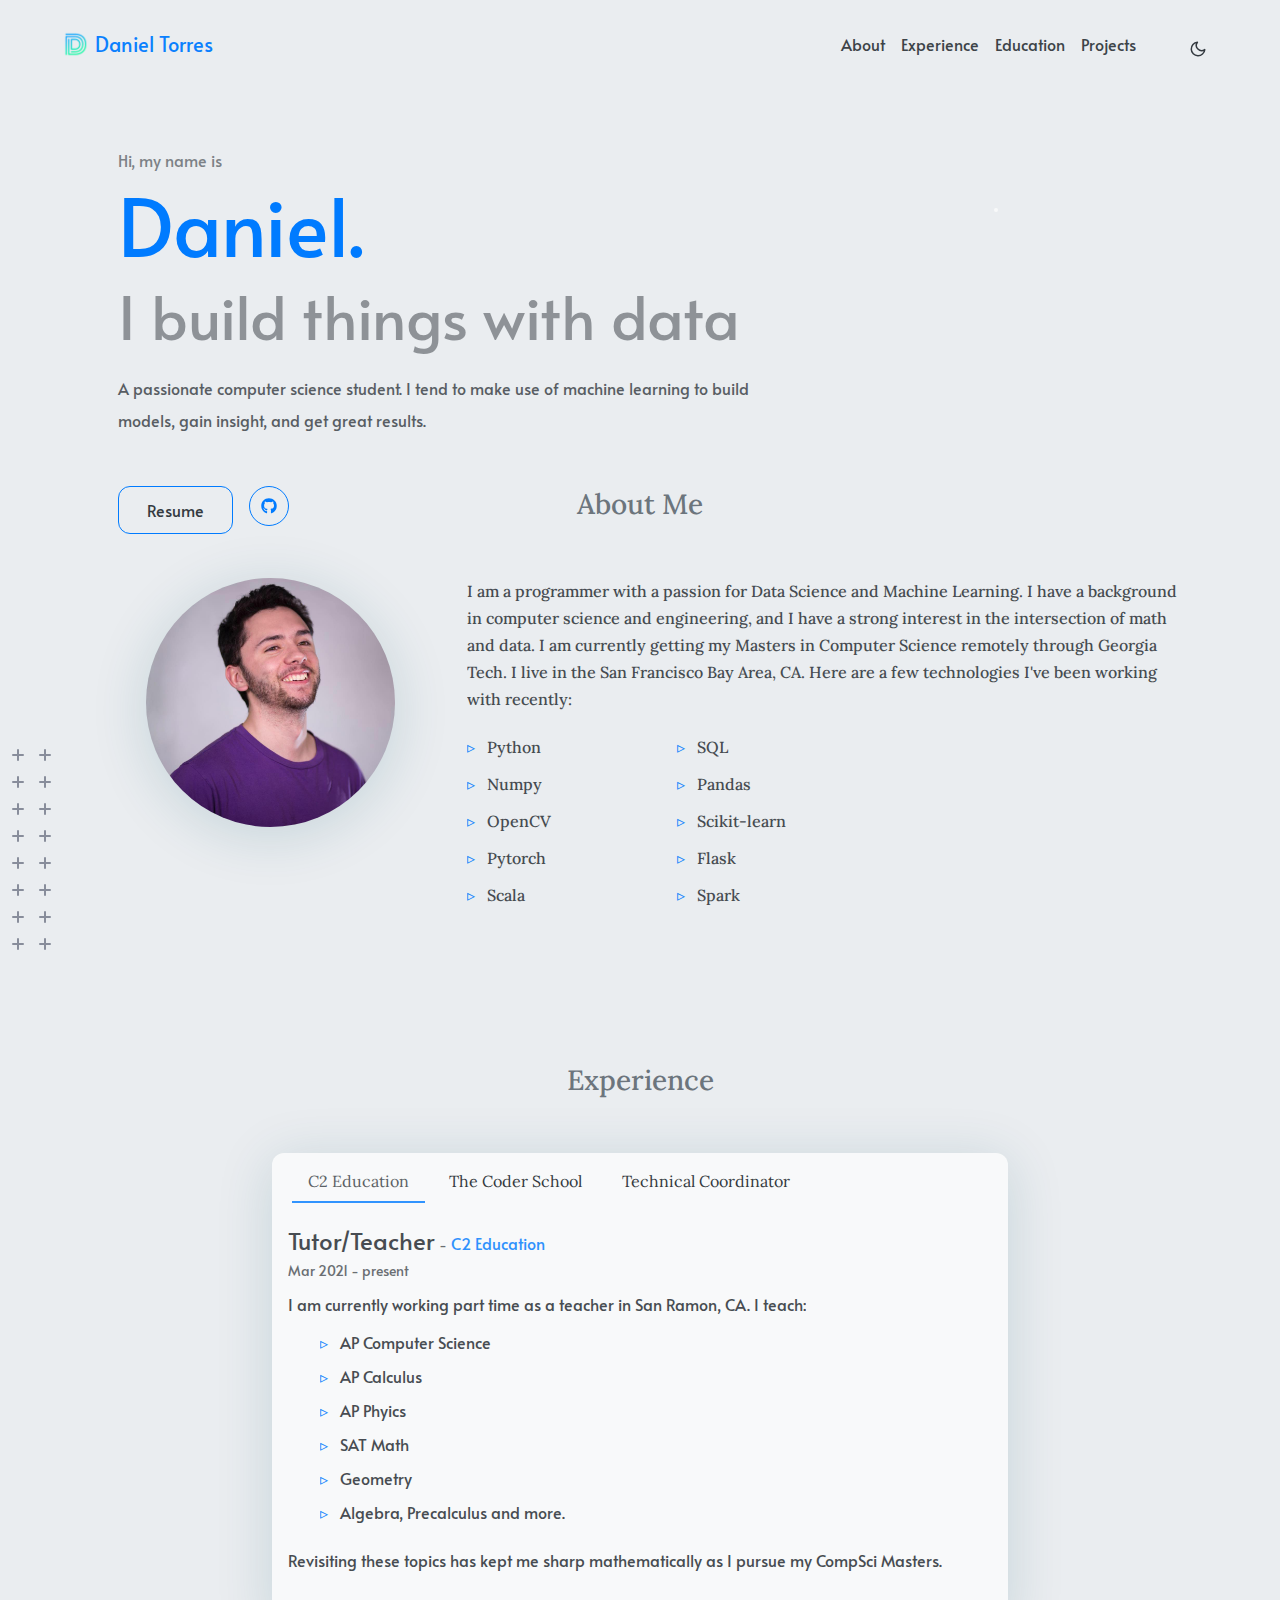
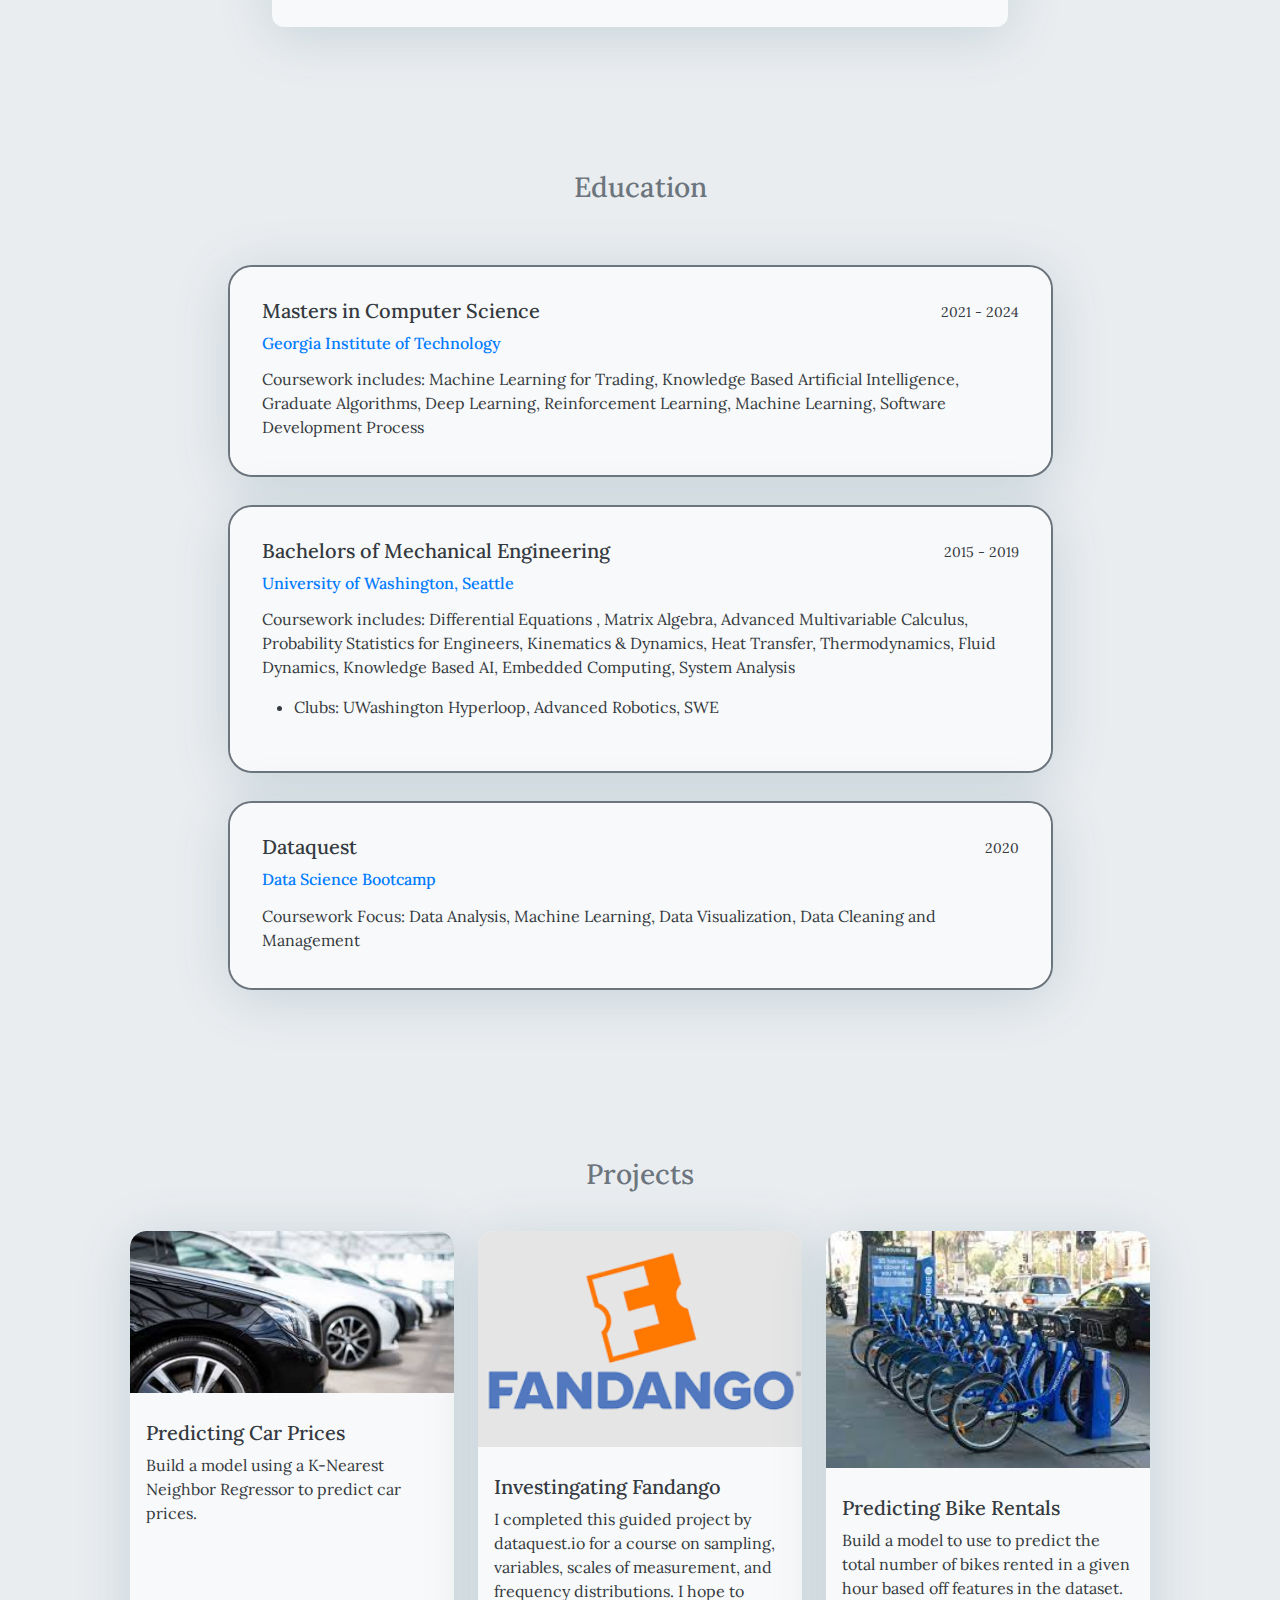
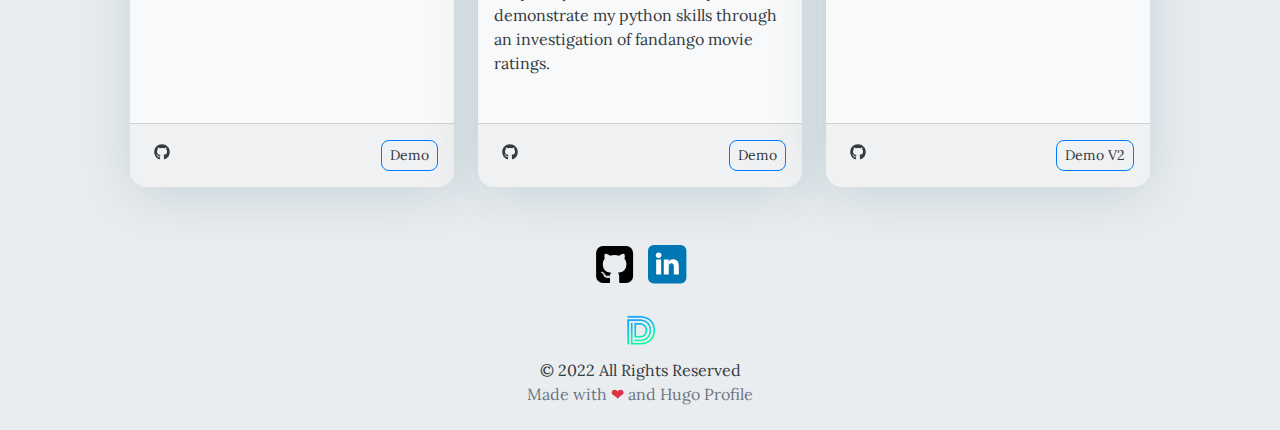
==== commit e82dfffc: "round 2" ====
--- a/index.html
+++ b/index.html
@@ -30,14 +30,14 @@
 </script>
 <script async src='https://www.google-analytics.com/analytics.js'></script>
 
-<meta property="og:title" content="Hugo Profile" />
+<meta property="og:title" content="Daniel Torres" />
 <meta property="og:description" content="Text about my cool site" />
 <meta property="og:type" content="website" />
-<meta property="og:url" content="https://danielrichardtorres.github.io/" /><meta property="og:site_name" content="Daniel Torres" />
+<meta property="og:url" content="https://danielrichardtorres.github.io/Portfolio/" /><meta property="og:site_name" content="Daniel Torres" />
 
 
 <meta name="twitter:card" content="summary"/>
-<meta name="twitter:title" content="Hugo Profile"/>
+<meta name="twitter:title" content="Daniel Torres"/>
 <meta name="twitter:description" content="Text about my cool site"/>
 
 
@@ -85,7 +85,7 @@
 <script defer src="/fontawesome-5/all-5.15.4.js"></script>
 
   <title>
-Hugo Profile
+Daniel Torres
 
   </title>
 </head>
@@ -111,7 +111,7 @@
     <nav class="pt-3 navbar navbar-expand-lg">
         <div class="container-fluid mx-xs-2 mx-sm-5 mx-md-5 mx-lg-5">
             
-            <a class="navbar-brand primary-font text-wrap" href="/">
+            <a class="navbar-brand primary-font text-wrap" href="/Portfolio">
                 
                 <img src="/fav.png" width="30" height="30"
                     class="d-inline-block align-top">
@@ -132,27 +132,27 @@
                 <ul class="navbar-nav ms-auto text-center">
                     
                     <li class="nav-item navbar-text">
-                        <a class="nav-link" href="/#about" aria-label="about">About</a>
+                        <a class="nav-link" href="/Portfolio#about" aria-label="about">About</a>
                     </li>
                     
 
                     
                     <li class="nav-item navbar-text">
-                        <a class="nav-link" href="/#experience"
+                        <a class="nav-link" href="/Portfolio#experience"
                             aria-label="experience">Experience</a>
                     </li>
                     
 
                     
                     <li class="nav-item navbar-text">
-                        <a class="nav-link" href="/#education"
+                        <a class="nav-link" href="/Portfolio#education"
                             aria-label="education">Education</a>
                     </li>
                     
 
                     
                     <li class="nav-item navbar-text">
-                        <a class="nav-link" href="/#projects"
+                        <a class="nav-link" href="/Portfolio#projects"
                             aria-label="projects">Projects</a>
                     </li>
                     
@@ -827,7 +827,7 @@
                                 <h5 class="card-title">Dataquest</h5>
                                 
                                 
-                                <a href="https://example.org" target="_blank">
+                                <a href="https://www.dataquest.io/" target="_blank">
                                     <h6>
                                     Data Science Bootcamp
                                     </h6>
@@ -857,43 +857,31 @@
         <div class="row justify-content-center px-3 px-md-5">
             
             <div class="col-lg-4 col-md-6 my-3">
-                <div class="card my-3 h-100" title="Hugo Profile">
+                <div class="card my-3 h-100" title="Predicting Car Prices">
                     <div class="card-head">
-                        <img class="card-img-top" src="/images/projects/profile.png" alt="Hugo Profile">
+                        <img class="card-img-top" src="/images/cars.jpg" alt="Predicting Car Prices">
                     </div>
                     <div class="card-body bg-transparent p-3">
                         <div class="pb-2 bg-transparent">
                             
                         </div>
-                        <h5 class="card-title bg-transparent mt-1">Hugo Profile</h5>
+                        <h5 class="card-title bg-transparent mt-1">Predicting Car Prices</h5>
                         <div class="card-text bg-transparent secondary-font">
-                            A highly customizable and mobile first Hugo template for personal portfolio and blog.
+                            Build a model using a K-Nearest Neighbor Regressor to predict car prices.
                         </div>
                     </div>
                     
                     <div class="card-footer py-3">
                         
                         <span class="m-1 mx-2">
-                            <a href="mailto:?subject=Hugo%20Profile%20Template&amp;body=Check%20it%20out:%20https%3a%2f%2fhugo-profile.netlify.app%2fblog%2fmarkdown-syntax%2f" target="_blank">
-                                <i class="fa fa-envelope"></i>
-                            </a>
-                        </span>
-                        
-                        <span class="m-1 mx-2">
-                            <a href="https://github.com/gurusabarish/hugo-profile" target="_blank">
+                            <a href="https://github.com/danielrichardtorres/predicting-car-prices" target="_blank">
                                 <i class="fab fa-github"></i>
                             </a>
                         </span>
                         
-                        <span class="m-1 mx-2">
-                            <a href="https://twitter.com/intent/tweet?text=Check&#43;it&#43;out:&amp;url=https%3A%2F%2Fgithub.com%2Fgurusabarish%2Fhugo-profile" target="_blank">
-                                <i class="fab fa-twitter"></i>
-                            </a>
-                        </span>
-                        
                         
                         <span class="float-end">
-                            <a class="btn btn-sm" href="https://hugo-profile.netlify.app" target="_blank">
+                            <a class="btn btn-sm" href="https://github.com/danielrichardtorres/predicting-car-prices" target="_blank">
                                 Demo
                             </a>
                         </span>
@@ -904,31 +892,31 @@
             </div>
             
             <div class="col-lg-4 col-md-6 my-3">
-                <div class="card my-3 h-100" title="Image Converter">
+                <div class="card my-3 h-100" title="Investingating Fandango">
                     <div class="card-head">
-                        <img class="card-img-top" src="/images/projects/converter.jpg" alt="Image Converter">
+                        <img class="card-img-top" src="/images/fandango.png" alt="Investingating Fandango">
                     </div>
                     <div class="card-body bg-transparent p-3">
                         <div class="pb-2 bg-transparent">
                             
                         </div>
-                        <h5 class="card-title bg-transparent mt-1">Image Converter</h5>
+                        <h5 class="card-title bg-transparent mt-1">Investingating Fandango</h5>
                         <div class="card-text bg-transparent secondary-font">
-                            A web app to convert image to pdf, png to jpg, png to jpg and png to webp without database using django.
+                            I completed this guided project by dataquest.io for a course on sampling, variables, scales of measurement, and frequency distributions. I hope to demonstrate my python skills through an investigation of fandango movie ratings.
                         </div>
                     </div>
                     
                     <div class="card-footer py-3">
                         
                         <span class="m-1 mx-2">
-                            <a href="https://github.com/gurusabarish/converter" target="_blank">
+                            <a href="https://github.com/danielrichardtorres/investigating-fandango" target="_blank">
                                 <i class="fab fa-github"></i>
                             </a>
                         </span>
                         
                         
                         <span class="float-end">
-                            <a class="btn btn-sm" href="https://django-converter.herokuapp.com" target="_blank">
+                            <a class="btn btn-sm" href="https://github.com/danielrichardtorres/investigating-fandango" target="_blank">
                                 Demo
                             </a>
                         </span>
@@ -939,31 +927,31 @@
             </div>
             
             <div class="col-lg-4 col-md-6 my-3">
-                <div class="card my-3 h-100" title="Hugo Profile V2">
+                <div class="card my-3 h-100" title="Predicting Bike Rentals">
                     <div class="card-head">
-                        <img class="card-img-top" src="/images/projects/profile2.jpg" alt="Hugo Profile V2">
+                        <img class="card-img-top" src="/images/bikes.jpg" alt="Predicting Bike Rentals">
                     </div>
                     <div class="card-body bg-transparent p-3">
                         <div class="pb-2 bg-transparent">
                             
                         </div>
-                        <h5 class="card-title bg-transparent mt-1">Hugo Profile V2</h5>
+                        <h5 class="card-title bg-transparent mt-1">Predicting Bike Rentals</h5>
                         <div class="card-text bg-transparent secondary-font">
-                            A clean and simple Hugo template for personal portfolio and blog.
+                            Build a model to use to predict the total number of bikes rented in a given hour based off features in the dataset.
                         </div>
                     </div>
                     
                     <div class="card-footer py-3">
                         
                         <span class="m-1 mx-2">
-                            <a href="https://github.com/gurusabarish/HugoProfileV2" target="_blank">
+                            <a href="https://github.com/danielrichardtorres/predicting-bike-rentals" target="_blank">
                                 <i class="fab fa-github"></i>
                             </a>
                         </span>
                         
                         
                         <span class="float-end">
-                            <a class="btn btn-sm" href="https://hugo-profile-2.netlify.app" target="_blank">
+                            <a class="btn btn-sm" href="https://github.com/danielrichardtorres/predicting-bike-rentals" target="_blank">
                                 Demo V2
                             </a>
                         </span>
@@ -1035,7 +1023,7 @@
     <div class="row justify-content-center">
         <div class="col-md-4 text-center">
             <div class="pb-2">
-                <a href="https://danielrichardtorres.github.io" title="Hugo Profile">
+                <a href="https://danielrichardtorres.github.io/Portfolio/" title="Daniel Torres">
                     <img alt="Footer logo" src="/fav.png"
                         height="40px" width="40px">
                 </a>
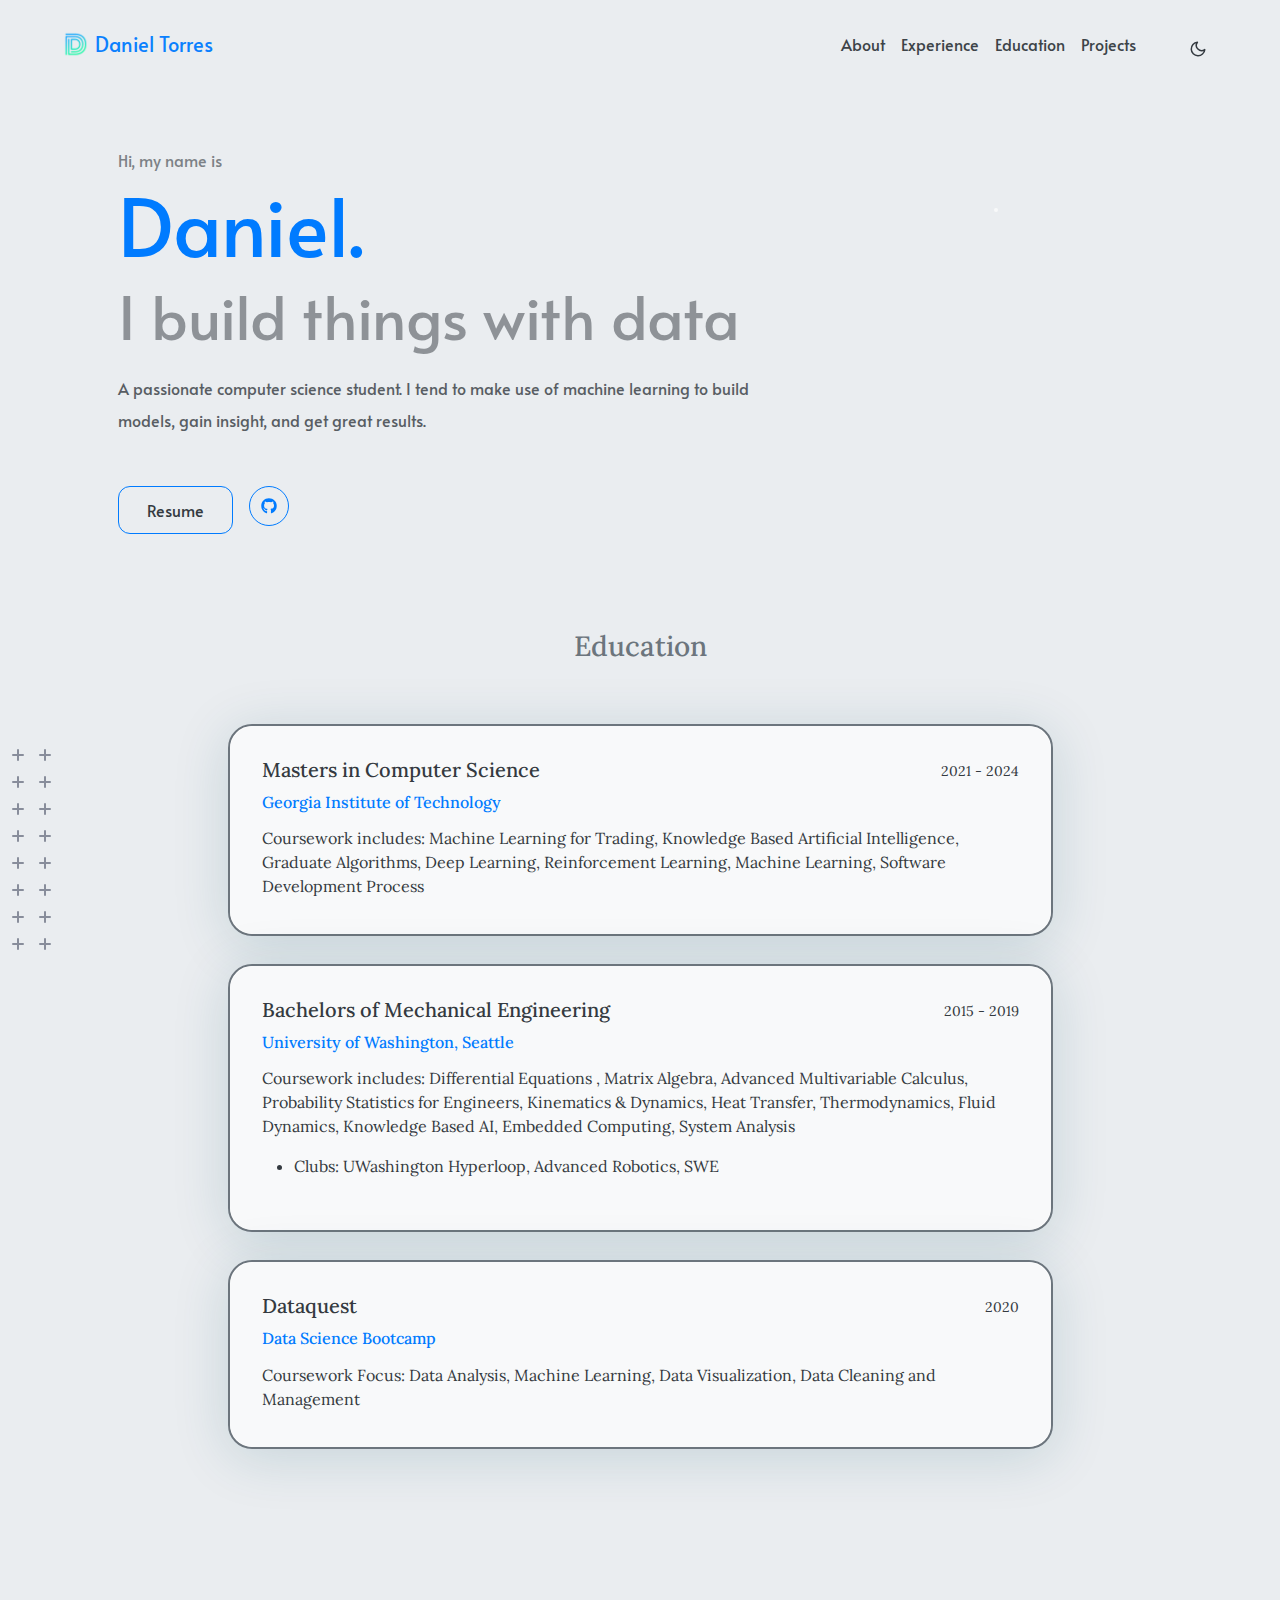
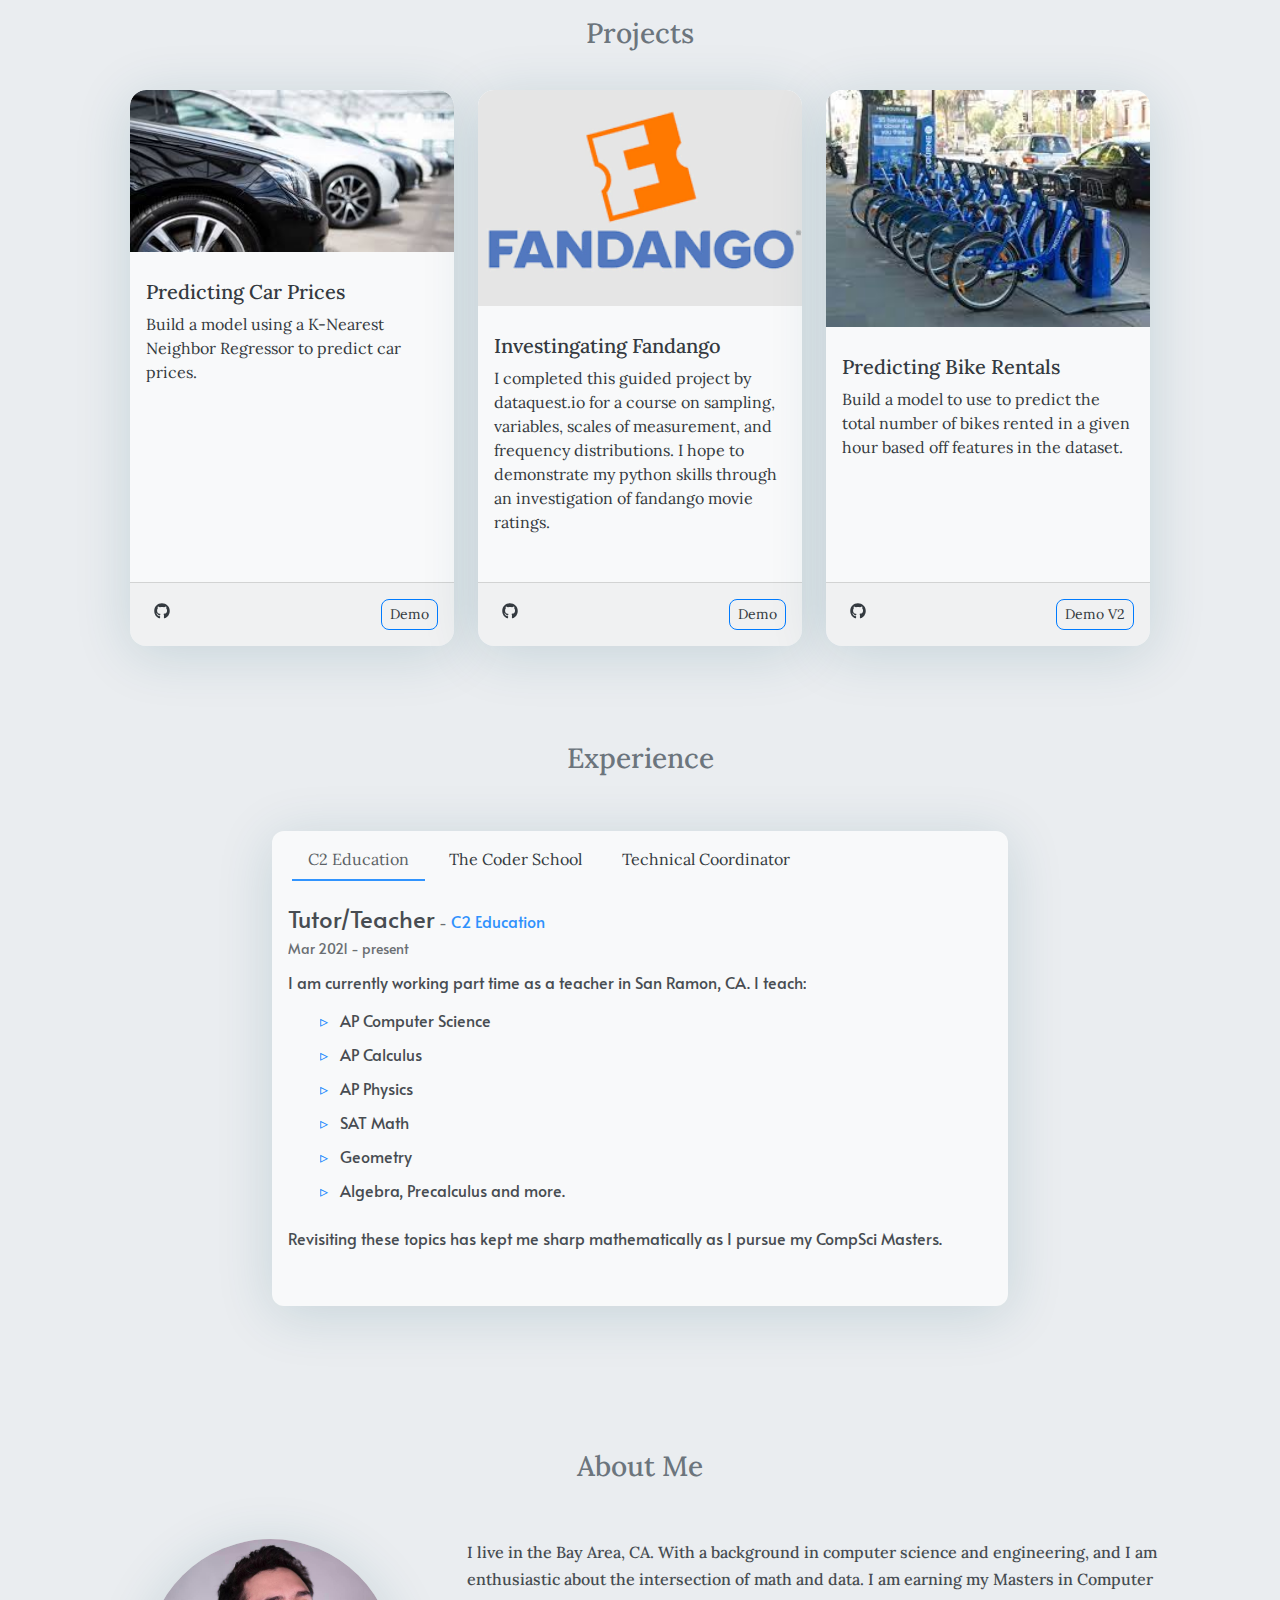
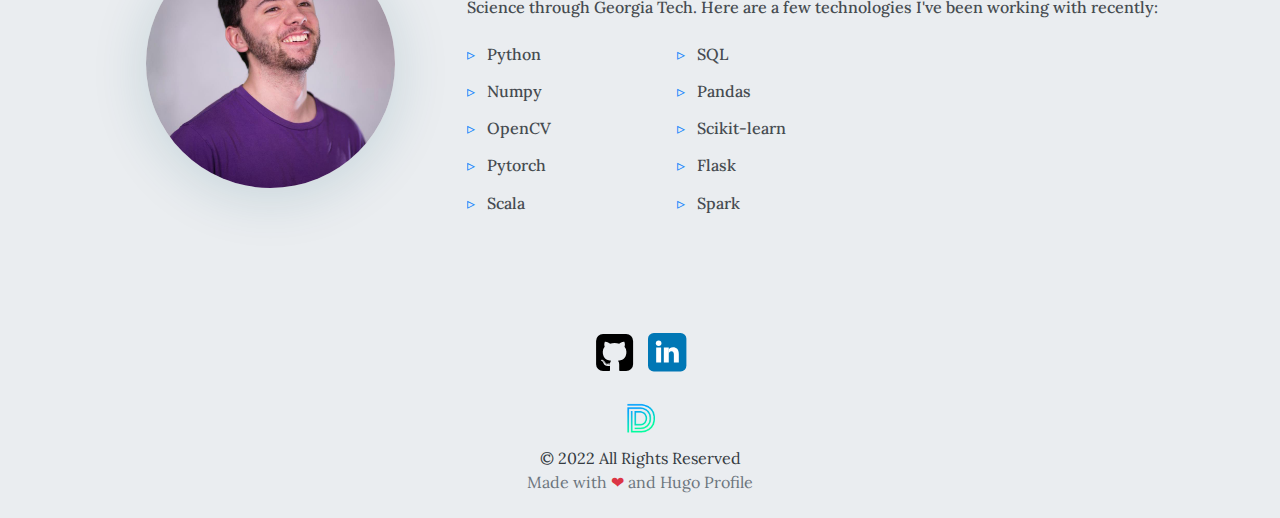
==== commit 87afc95c: "spelling fixes and reordering" ====
--- a/index.html
+++ b/index.html
@@ -5,7 +5,7 @@
 	<meta name="generator" content="Hugo 0.99.1" /><meta charset="UTF-8">
 <meta name="viewport" content="width=device-width, initial-scale=1.0">
 <meta http-equiv="X-UA-Compatible" content="ie=edge">
-<link rel="icon" href=/fav.png type="image/gif">
+<link rel="icon" href=images/fav.png type="image/gif">
 
 
 <link rel="preconnect" href="https://fonts.googleapis.com">
@@ -15,7 +15,7 @@
     rel="stylesheet">
 
 
-<link rel="stylesheet" href="/css/font.css" media="all">
+<link rel="stylesheet" href="https://danielrichardtorres.github.io/Portfolio/css/font.css" media="all">
 
 
 
@@ -42,12 +42,12 @@
 
 
 
-<link rel="stylesheet" href="/bootstrap-5/css/bootstrap.min.css" media="all">
-<link rel="stylesheet" href="/css/header.css" media="all">
-<link rel="stylesheet" href="/css/footer.css" media="all">
-
-
-<link rel="stylesheet" href="/css/theme.css" media="all">
+<link rel="stylesheet" href="https://danielrichardtorres.github.io/Portfolio/bootstrap-5/css/bootstrap.min.css" media="all">
+<link rel="stylesheet" href="https://danielrichardtorres.github.io/Portfolio/css/header.css" media="all">
+<link rel="stylesheet" href="https://danielrichardtorres.github.io/Portfolio/css/footer.css" media="all">
+
+
+<link rel="stylesheet" href="https://danielrichardtorres.github.io/Portfolio/css/theme.css" media="all">
 
 
 
@@ -78,11 +78,12 @@
 </style>
 
 <meta name="description" content=Text&#32;about&#32;my&#32;cool&#32;site>
-<link rel="stylesheet" href="/css/index.css" media="all">
-<link rel="stylesheet" href="/css/projects.css" media="all">
-
-
-<script defer src="/fontawesome-5/all-5.15.4.js"></script>
+
+<link rel="stylesheet" href="https://danielrichardtorres.github.io/Portfolio/css/index.css" media="all">
+<link rel="stylesheet" href="https://danielrichardtorres.github.io/Portfolio/css/projects.css" media="all">
+
+
+<script defer src="https://danielrichardtorres.github.io/Portfolio/fontawesome-5/all-5.15.4.js"></script>
 
   <title>
 Daniel Torres
@@ -93,7 +94,7 @@
 <body class="light" onload="loading()">
   
   
-  <script src="/bootstrap-5/js/bootstrap.bundle.js"></script>
+  <script src="https://danielrichardtorres.github.io/Portfolio/bootstrap-5/js/bootstrap.bundle.js"></script>
 <script>
     if (localStorage.getItem("pref-theme") === "dark") {
         document.body.classList.add('dark');
@@ -113,7 +114,7 @@
             
             <a class="navbar-brand primary-font text-wrap" href="/Portfolio">
                 
-                <img src="/fav.png" width="30" height="30"
+                <img src="images/fav.png" width="30" height="30"
                     class="d-inline-block align-top">
                 Daniel Torres
                 
@@ -525,47 +526,231 @@
     </div>
 </section>
 
-<section id="about" class="py-0 py-sm-5">
-    <div class="container bg-transparent">
-        <h3 class="text-center bg-transparent">About Me</h3>
-        <div class="bg-transparent row justify-content-center px-3 py-5">
-            
-            <div class="col-sm-12 col-md-8 col-lg-4 mb-5 mb-sm-0 mb-md-5 mb-lg-0 d-none d-sm-none d-md-block">
-                <div class="image d-flex px-5">
-                    <img src="/images/me.jpg" class="img-thumbnail mx-auto rounded-circle" alt="">
+<section id="education" class="py-5">
+    <div class="container">
+        <h3 class="text-center">Education</h3>
+        <div class="row justify-content-center py-5">
+            
+            
+            <div class="col-12 p-0">
+                <div class="row row align-items-center justify-content-center m-1 mb-4">
+                    
+
+                    <div class="col-md-9">
+                        <div class="card">
+                            <div class="card-body">
+                                <div class="float-end">
+                                    <small>2021 - 2024</small>
+                                </div>
+                                <h5 class="card-title">Masters in Computer Science</h5>
+                                
+                                
+                                <a href="https://omscs.gatech.edu/" target="_blank">
+                                    <h6>
+                                    Georgia Institute of Technology
+                                    </h6>
+                                </a>
+                                
+
+                                
+                                <div class="py-1 education-content">
+                                    Coursework includes: Machine Learning for Trading, Knowledge Based Artificial Intelligence, Graduate
+Algorithms, Deep Learning, Reinforcement Learning, Machine Learning, Software Development Process
+                                </div>
+
+                                
+                            </div>
+                        </div>
+                    </div>
                 </div>
             </div>
             
-            <div class="col-sm-12 col-md-12 col-lg-8 content">
-                I am a programmer with a passion for Data Science and Machine Learning. I have a background in computer science and engineering, and I have a strong interest in the intersection of math and data. I am currently getting my Masters in Computer Science remotely through Georgia Tech. I live in the San Francisco Bay Area, CA.
-
-                
-                Here are a few technologies I&#39;ve been working with recently:
-                <ul>
-                    
-                    <li>Python</li>
-                    
-                    <li>SQL</li>
-                    
-                    <li>Numpy</li>
-                    
-                    <li>Pandas</li>
-                    
-                    <li>OpenCV</li>
-                    
-                    <li>Scikit-learn</li>
-                    
-                    <li>Pytorch</li>
-                    
-                    <li>Flask</li>
-                    
-                    <li>Scala</li>
-                    
-                    <li>Spark</li>
-                    
-                </ul>
-                
-            </div>
+            <div class="col-12 p-0">
+                <div class="row row align-items-center justify-content-center m-1 mb-4">
+                    
+
+                    <div class="col-md-9">
+                        <div class="card">
+                            <div class="card-body">
+                                <div class="float-end">
+                                    <small>2015 - 2019</small>
+                                </div>
+                                <h5 class="card-title">Bachelors of Mechanical Engineering</h5>
+                                
+                                
+                                <a href="https://www.me.washington.edu/" target="_blank">
+                                    <h6>
+                                    University of Washington, Seattle
+                                    </h6>
+                                </a>
+                                
+
+                                
+                                <div class="py-1 education-content">
+                                    <p>Coursework includes: Differential Equations , Matrix Algebra, Advanced Multivariable Calculus, Probability
+Statistics for Engineers, Kinematics &amp; Dynamics, Heat Transfer, Thermodynamics, Fluid Dynamics,
+Knowledge Based AI, Embedded Computing, System Analysis</p>
+<ul>
+<li>Clubs: UWashington Hyperloop, Advanced Robotics, SWE</li>
+</ul>
+
+                                </div>
+
+                                
+                            </div>
+                        </div>
+                    </div>
+                </div>
+            </div>
+            
+            <div class="col-12 p-0">
+                <div class="row row align-items-center justify-content-center m-1 mb-4">
+                    
+
+                    <div class="col-md-9">
+                        <div class="card">
+                            <div class="card-body">
+                                <div class="float-end">
+                                    <small>2020</small>
+                                </div>
+                                <h5 class="card-title">Dataquest</h5>
+                                
+                                
+                                <a href="https://www.dataquest.io/" target="_blank">
+                                    <h6>
+                                    Data Science Bootcamp
+                                    </h6>
+                                </a>
+                                
+
+                                
+                                <div class="py-1 education-content">
+                                    Coursework Focus: Data Analysis, Machine Learning, Data Visualization, Data Cleaning and Management
+                                </div>
+
+                                
+                            </div>
+                        </div>
+                    </div>
+                </div>
+            </div>
+            
+        </div>
+    </div>
+</section>
+
+
+<section id="projects" class="py-5">
+    <div class="container">
+        <h3 class="text-center">Projects</h3>
+        <div class="row justify-content-center px-3 px-md-5">
+            
+            <div class="col-lg-4 col-md-6 my-3">
+                <div class="card my-3 h-100" title="Predicting Car Prices">
+                    <div class="card-head">
+                        <img class="card-img-top" src="images/cars.jpg" alt="Predicting Car Prices">
+                    </div>
+                    <div class="card-body bg-transparent p-3">
+                        <div class="pb-2 bg-transparent">
+                            
+                        </div>
+                        <h5 class="card-title bg-transparent mt-1">Predicting Car Prices</h5>
+                        <div class="card-text bg-transparent secondary-font">
+                            Build a model using a K-Nearest Neighbor Regressor to predict car prices.
+                        </div>
+                    </div>
+                    
+                    <div class="card-footer py-3">
+                        
+                        <span class="m-1 mx-2">
+                            <a href="https://github.com/danielrichardtorres/predicting-car-prices" target="_blank">
+                                <i class="fab fa-github"></i>
+                            </a>
+                        </span>
+                        
+                        
+                        <span class="float-end">
+                            <a class="btn btn-sm" href="https://github.com/danielrichardtorres/predicting-car-prices" target="_blank">
+                                Demo
+                            </a>
+                        </span>
+                        
+                    </div>
+                    
+                </div>
+            </div>
+            
+            <div class="col-lg-4 col-md-6 my-3">
+                <div class="card my-3 h-100" title="Investingating Fandango">
+                    <div class="card-head">
+                        <img class="card-img-top" src="images/fandango.png" alt="Investingating Fandango">
+                    </div>
+                    <div class="card-body bg-transparent p-3">
+                        <div class="pb-2 bg-transparent">
+                            
+                        </div>
+                        <h5 class="card-title bg-transparent mt-1">Investingating Fandango</h5>
+                        <div class="card-text bg-transparent secondary-font">
+                            I completed this guided project by dataquest.io for a course on sampling, variables, scales of measurement, and frequency distributions. I hope to demonstrate my python skills through an investigation of fandango movie ratings.
+                        </div>
+                    </div>
+                    
+                    <div class="card-footer py-3">
+                        
+                        <span class="m-1 mx-2">
+                            <a href="https://github.com/danielrichardtorres/investigating-fandango" target="_blank">
+                                <i class="fab fa-github"></i>
+                            </a>
+                        </span>
+                        
+                        
+                        <span class="float-end">
+                            <a class="btn btn-sm" href="https://github.com/danielrichardtorres/investigating-fandango" target="_blank">
+                                Demo
+                            </a>
+                        </span>
+                        
+                    </div>
+                    
+                </div>
+            </div>
+            
+            <div class="col-lg-4 col-md-6 my-3">
+                <div class="card my-3 h-100" title="Predicting Bike Rentals">
+                    <div class="card-head">
+                        <img class="card-img-top" src="images/bikes.jpg" alt="Predicting Bike Rentals">
+                    </div>
+                    <div class="card-body bg-transparent p-3">
+                        <div class="pb-2 bg-transparent">
+                            
+                        </div>
+                        <h5 class="card-title bg-transparent mt-1">Predicting Bike Rentals</h5>
+                        <div class="card-text bg-transparent secondary-font">
+                            Build a model to use to predict the total number of bikes rented in a given hour based off features in the dataset.
+                        </div>
+                    </div>
+                    
+                    <div class="card-footer py-3">
+                        
+                        <span class="m-1 mx-2">
+                            <a href="https://github.com/danielrichardtorres/predicting-bike-rentals" target="_blank">
+                                <i class="fab fa-github"></i>
+                            </a>
+                        </span>
+                        
+                        
+                        <span class="float-end">
+                            <a class="btn btn-sm" href="https://github.com/danielrichardtorres/predicting-bike-rentals" target="_blank">
+                                Demo V2
+                            </a>
+                        </span>
+                        
+                    </div>
+                    
+                </div>
+            </div>
+            
+            
         </div>
     </div>
 </section>
@@ -655,7 +840,7 @@
 <ul>
 <li>AP Computer Science</li>
 <li>AP Calculus</li>
-<li>AP Phyics</li>
+<li>AP Physics</li>
 <li>SAT Math</li>
 <li>Geometry</li>
 <li>Algebra, Precalculus and more.</li>
@@ -737,231 +922,47 @@
     </div>
 </section>
 
-<section id="education" class="py-5">
-    <div class="container">
-        <h3 class="text-center">Education</h3>
-        <div class="row justify-content-center py-5">
-            
-            
-            <div class="col-12 p-0">
-                <div class="row row align-items-center justify-content-center m-1 mb-4">
-                    
-
-                    <div class="col-md-9">
-                        <div class="card">
-                            <div class="card-body">
-                                <div class="float-end">
-                                    <small>2021 - 2024</small>
-                                </div>
-                                <h5 class="card-title">Masters in Computer Science</h5>
-                                
-                                
-                                <a href="https://omscs.gatech.edu/" target="_blank">
-                                    <h6>
-                                    Georgia Institute of Technology
-                                    </h6>
-                                </a>
-                                
-
-                                
-                                <div class="py-1 education-content">
-                                    Coursework includes: Machine Learning for Trading, Knowledge Based Artificial Intelligence, Graduate
-Algorithms, Deep Learning, Reinforcement Learning, Machine Learning, Software Development Process
-                                </div>
-
-                                
-                            </div>
-                        </div>
-                    </div>
+<section id="about" class="py-0 py-sm-5">
+    <div class="container bg-transparent">
+        <h3 class="text-center bg-transparent">About Me</h3>
+        <div class="bg-transparent row justify-content-center px-3 py-5">
+            
+            <div class="col-sm-12 col-md-8 col-lg-4 mb-5 mb-sm-0 mb-md-5 mb-lg-0 d-none d-sm-none d-md-block">
+                <div class="image d-flex px-5">
+                    <img src="images/me.jpg" class="img-thumbnail mx-auto rounded-circle" alt="">
                 </div>
             </div>
             
-            <div class="col-12 p-0">
-                <div class="row row align-items-center justify-content-center m-1 mb-4">
-                    
-
-                    <div class="col-md-9">
-                        <div class="card">
-                            <div class="card-body">
-                                <div class="float-end">
-                                    <small>2015 - 2019</small>
-                                </div>
-                                <h5 class="card-title">Bachelors of Mechanical Engineering</h5>
-                                
-                                
-                                <a href="https://www.me.washington.edu/" target="_blank">
-                                    <h6>
-                                    University of Washington, Seattle
-                                    </h6>
-                                </a>
-                                
-
-                                
-                                <div class="py-1 education-content">
-                                    <p>Coursework includes: Differential Equations , Matrix Algebra, Advanced Multivariable Calculus, Probability
-Statistics for Engineers, Kinematics &amp; Dynamics, Heat Transfer, Thermodynamics, Fluid Dynamics,
-Knowledge Based AI, Embedded Computing, System Analysis</p>
-<ul>
-<li>Clubs: UWashington Hyperloop, Advanced Robotics, SWE</li>
-</ul>
-
-                                </div>
-
-                                
-                            </div>
-                        </div>
-                    </div>
-                </div>
-            </div>
-            
-            <div class="col-12 p-0">
-                <div class="row row align-items-center justify-content-center m-1 mb-4">
-                    
-
-                    <div class="col-md-9">
-                        <div class="card">
-                            <div class="card-body">
-                                <div class="float-end">
-                                    <small>2020</small>
-                                </div>
-                                <h5 class="card-title">Dataquest</h5>
-                                
-                                
-                                <a href="https://www.dataquest.io/" target="_blank">
-                                    <h6>
-                                    Data Science Bootcamp
-                                    </h6>
-                                </a>
-                                
-
-                                
-                                <div class="py-1 education-content">
-                                    Coursework Focus: Data Analysis, Machine Learning, Data Visualization, Data Cleaning and Management
-                                </div>
-
-                                
-                            </div>
-                        </div>
-                    </div>
-                </div>
-            </div>
-            
-        </div>
-    </div>
-</section>
-
-
-<section id="projects" class="py-5">
-    <div class="container">
-        <h3 class="text-center">Projects</h3>
-        <div class="row justify-content-center px-3 px-md-5">
-            
-            <div class="col-lg-4 col-md-6 my-3">
-                <div class="card my-3 h-100" title="Predicting Car Prices">
-                    <div class="card-head">
-                        <img class="card-img-top" src="/images/cars.jpg" alt="Predicting Car Prices">
-                    </div>
-                    <div class="card-body bg-transparent p-3">
-                        <div class="pb-2 bg-transparent">
-                            
-                        </div>
-                        <h5 class="card-title bg-transparent mt-1">Predicting Car Prices</h5>
-                        <div class="card-text bg-transparent secondary-font">
-                            Build a model using a K-Nearest Neighbor Regressor to predict car prices.
-                        </div>
-                    </div>
-                    
-                    <div class="card-footer py-3">
-                        
-                        <span class="m-1 mx-2">
-                            <a href="https://github.com/danielrichardtorres/predicting-car-prices" target="_blank">
-                                <i class="fab fa-github"></i>
-                            </a>
-                        </span>
-                        
-                        
-                        <span class="float-end">
-                            <a class="btn btn-sm" href="https://github.com/danielrichardtorres/predicting-car-prices" target="_blank">
-                                Demo
-                            </a>
-                        </span>
-                        
-                    </div>
-                    
-                </div>
-            </div>
-            
-            <div class="col-lg-4 col-md-6 my-3">
-                <div class="card my-3 h-100" title="Investingating Fandango">
-                    <div class="card-head">
-                        <img class="card-img-top" src="/images/fandango.png" alt="Investingating Fandango">
-                    </div>
-                    <div class="card-body bg-transparent p-3">
-                        <div class="pb-2 bg-transparent">
-                            
-                        </div>
-                        <h5 class="card-title bg-transparent mt-1">Investingating Fandango</h5>
-                        <div class="card-text bg-transparent secondary-font">
-                            I completed this guided project by dataquest.io for a course on sampling, variables, scales of measurement, and frequency distributions. I hope to demonstrate my python skills through an investigation of fandango movie ratings.
-                        </div>
-                    </div>
-                    
-                    <div class="card-footer py-3">
-                        
-                        <span class="m-1 mx-2">
-                            <a href="https://github.com/danielrichardtorres/investigating-fandango" target="_blank">
-                                <i class="fab fa-github"></i>
-                            </a>
-                        </span>
-                        
-                        
-                        <span class="float-end">
-                            <a class="btn btn-sm" href="https://github.com/danielrichardtorres/investigating-fandango" target="_blank">
-                                Demo
-                            </a>
-                        </span>
-                        
-                    </div>
-                    
-                </div>
-            </div>
-            
-            <div class="col-lg-4 col-md-6 my-3">
-                <div class="card my-3 h-100" title="Predicting Bike Rentals">
-                    <div class="card-head">
-                        <img class="card-img-top" src="/images/bikes.jpg" alt="Predicting Bike Rentals">
-                    </div>
-                    <div class="card-body bg-transparent p-3">
-                        <div class="pb-2 bg-transparent">
-                            
-                        </div>
-                        <h5 class="card-title bg-transparent mt-1">Predicting Bike Rentals</h5>
-                        <div class="card-text bg-transparent secondary-font">
-                            Build a model to use to predict the total number of bikes rented in a given hour based off features in the dataset.
-                        </div>
-                    </div>
-                    
-                    <div class="card-footer py-3">
-                        
-                        <span class="m-1 mx-2">
-                            <a href="https://github.com/danielrichardtorres/predicting-bike-rentals" target="_blank">
-                                <i class="fab fa-github"></i>
-                            </a>
-                        </span>
-                        
-                        
-                        <span class="float-end">
-                            <a class="btn btn-sm" href="https://github.com/danielrichardtorres/predicting-bike-rentals" target="_blank">
-                                Demo V2
-                            </a>
-                        </span>
-                        
-                    </div>
-                    
-                </div>
-            </div>
-            
-            
+            <div class="col-sm-12 col-md-12 col-lg-8 content">
+                I live in the Bay Area, CA. With a background in computer science and engineering, and I am enthusiastic about the intersection of math and data. I am earning my Masters in Computer Science through Georgia Tech.
+
+                
+                Here are a few technologies I&#39;ve been working with recently:
+                <ul>
+                    
+                    <li>Python</li>
+                    
+                    <li>SQL</li>
+                    
+                    <li>Numpy</li>
+                    
+                    <li>Pandas</li>
+                    
+                    <li>OpenCV</li>
+                    
+                    <li>Scikit-learn</li>
+                    
+                    <li>Pytorch</li>
+                    
+                    <li>Flask</li>
+                    
+                    <li>Scala</li>
+                    
+                    <li>Spark</li>
+                    
+                </ul>
+                
+            </div>
         </div>
     </div>
 </section>
@@ -1024,7 +1025,7 @@
         <div class="col-md-4 text-center">
             <div class="pb-2">
                 <a href="https://danielrichardtorres.github.io/Portfolio/" title="Daniel Torres">
-                    <img alt="Footer logo" src="/fav.png"
+                    <img alt="Footer logo" src="images/fav.png"
                         height="40px" width="40px">
                 </a>
             </div>
